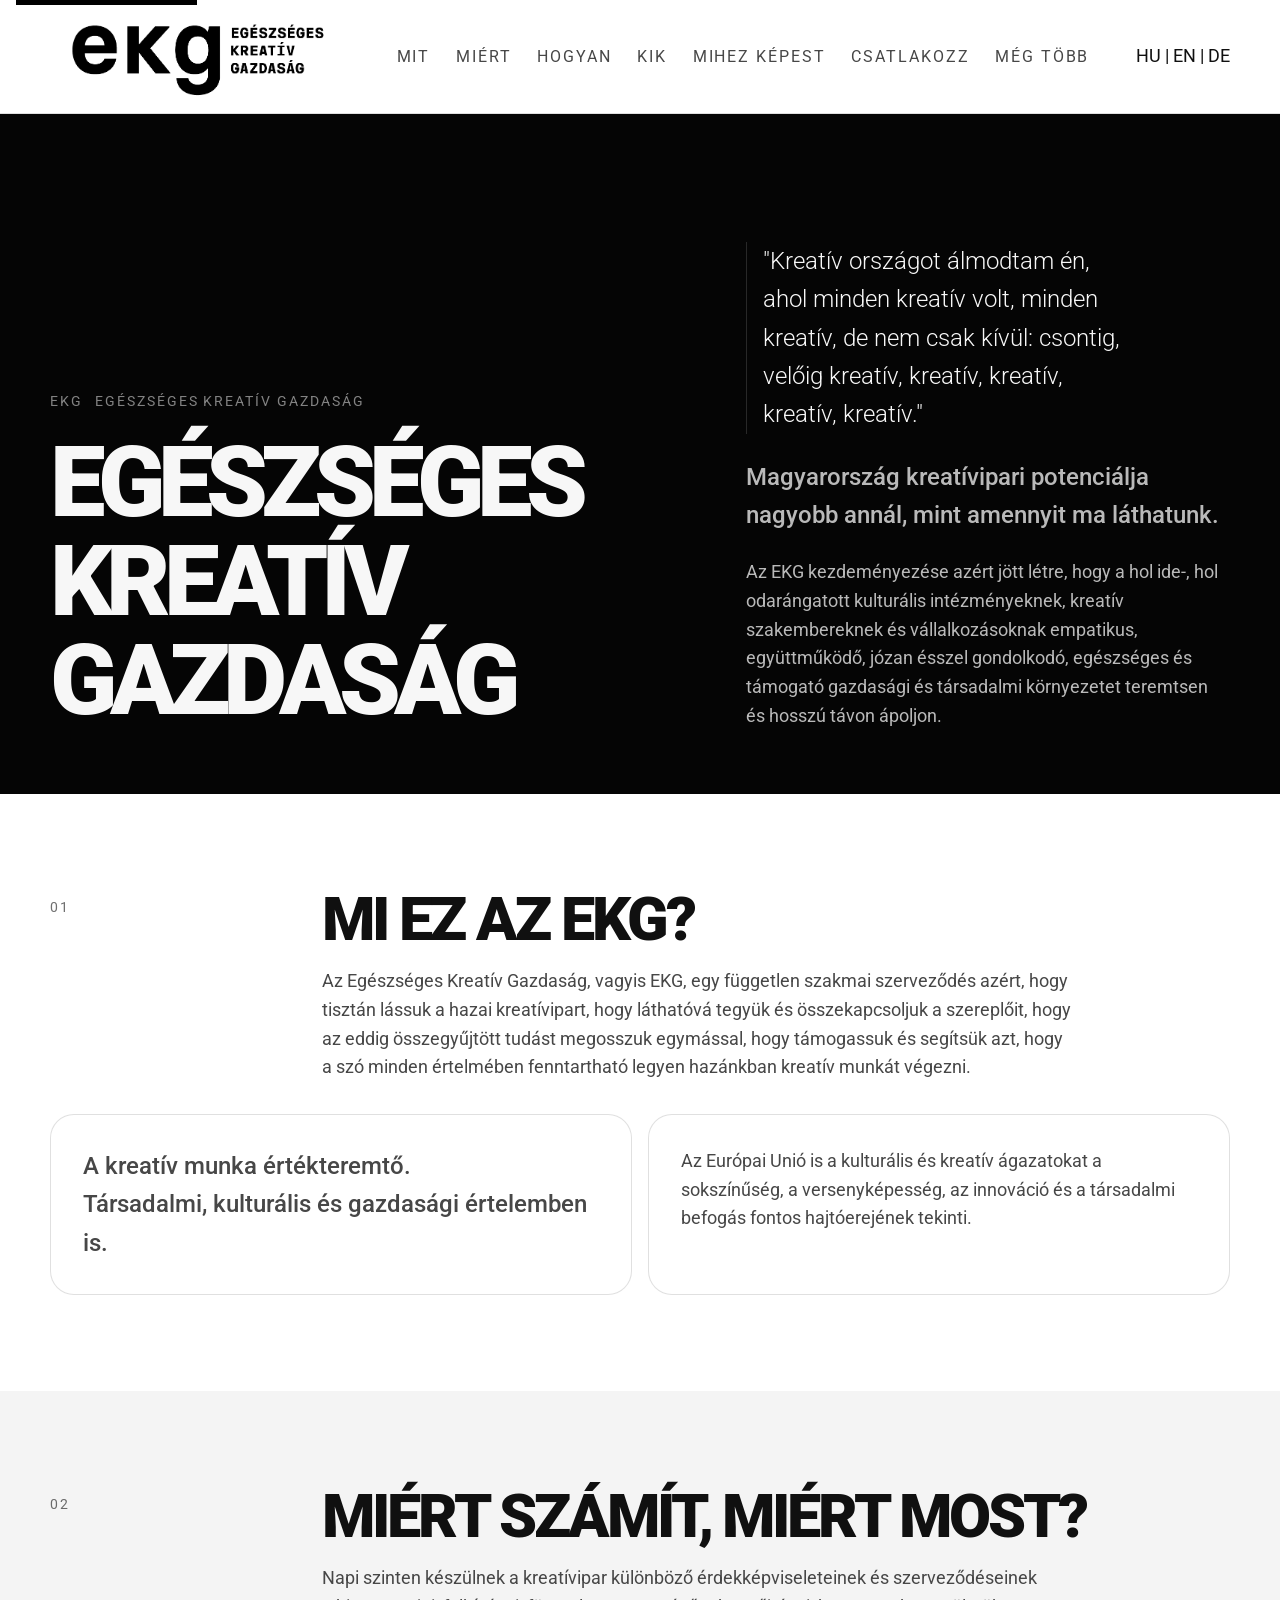
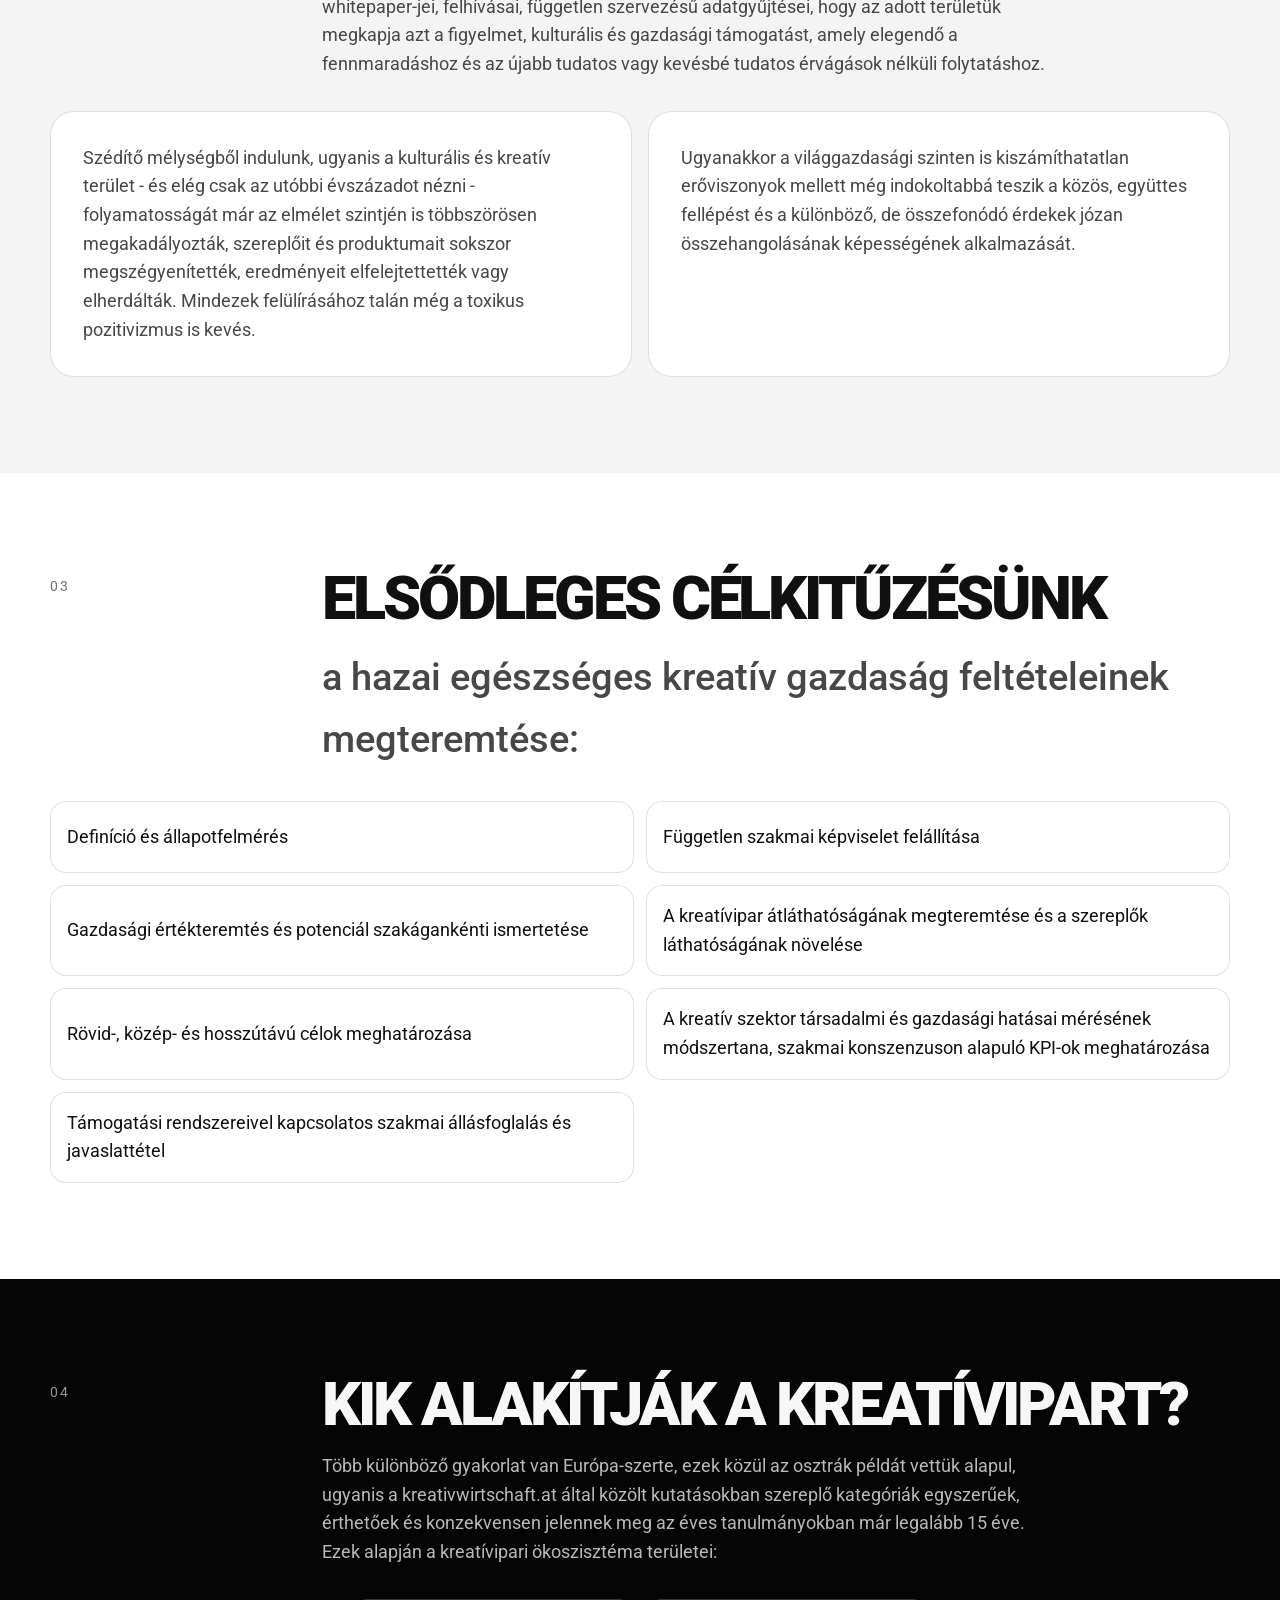
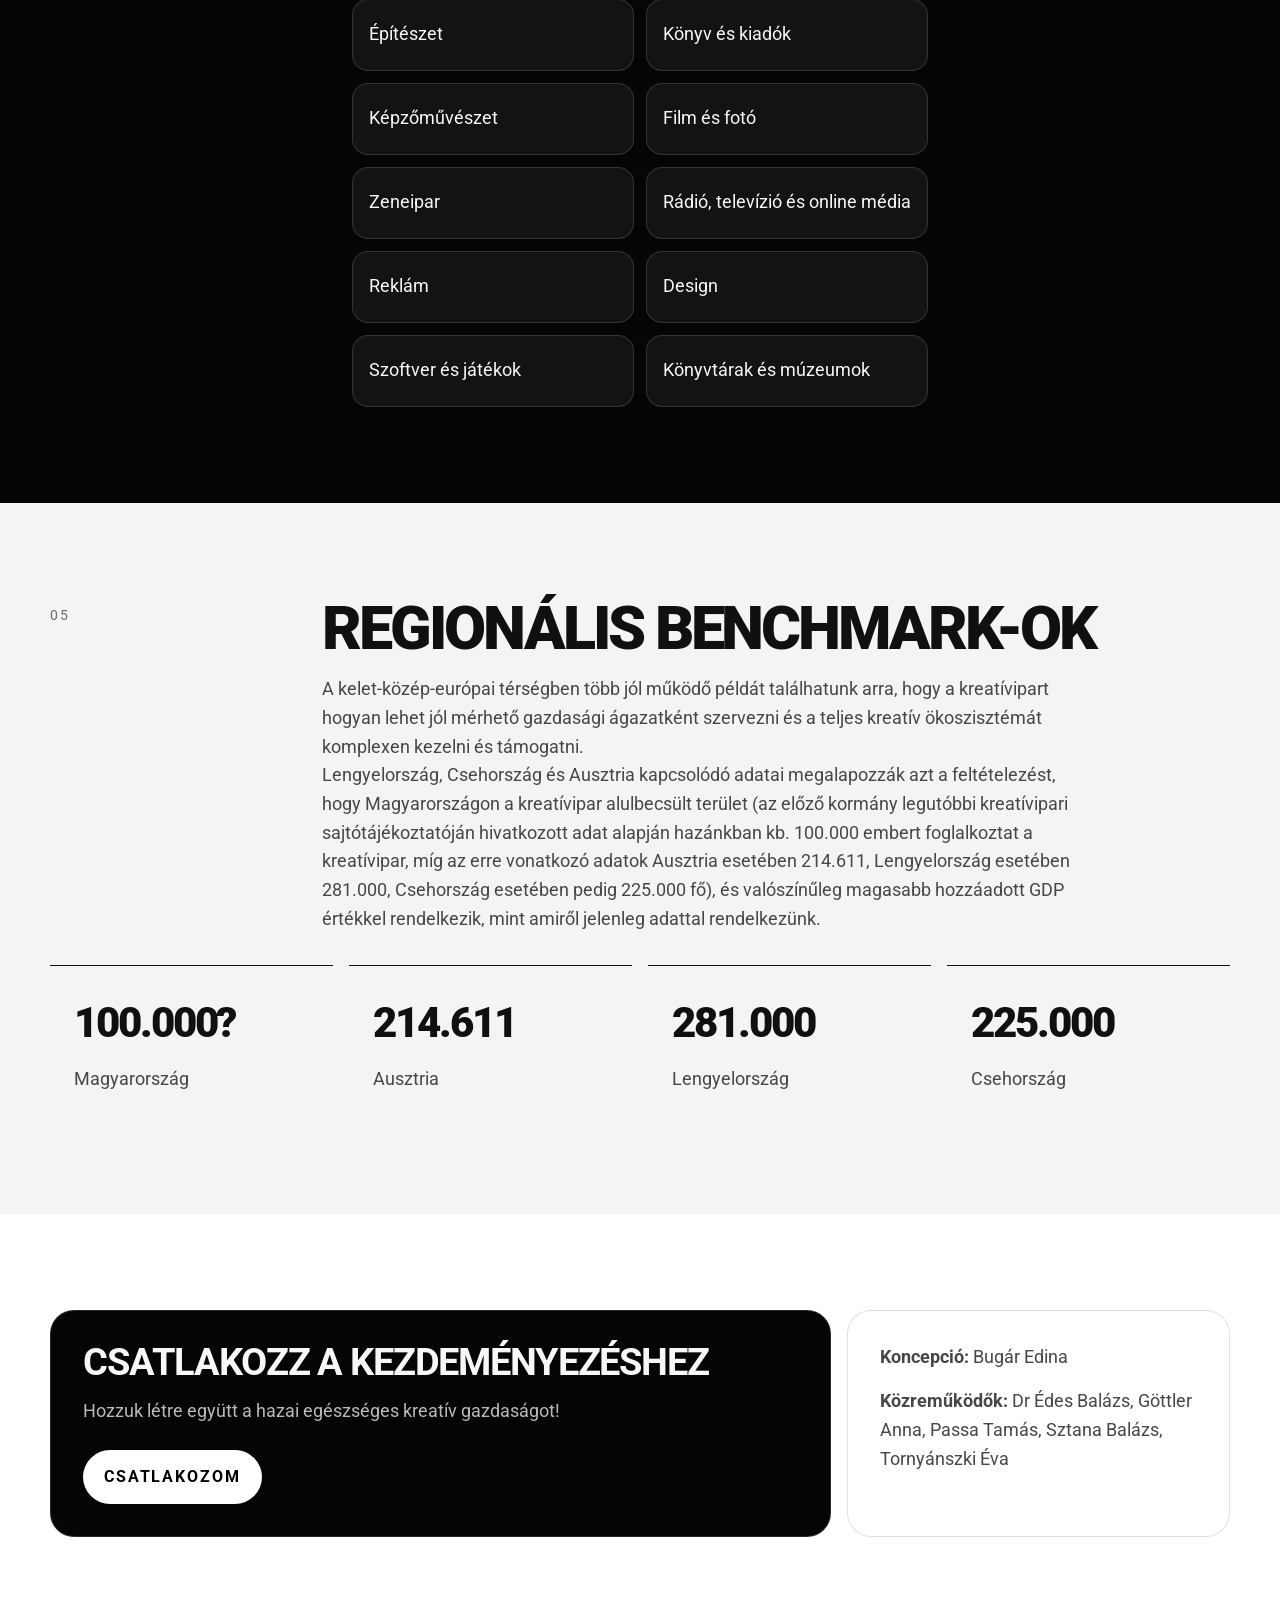
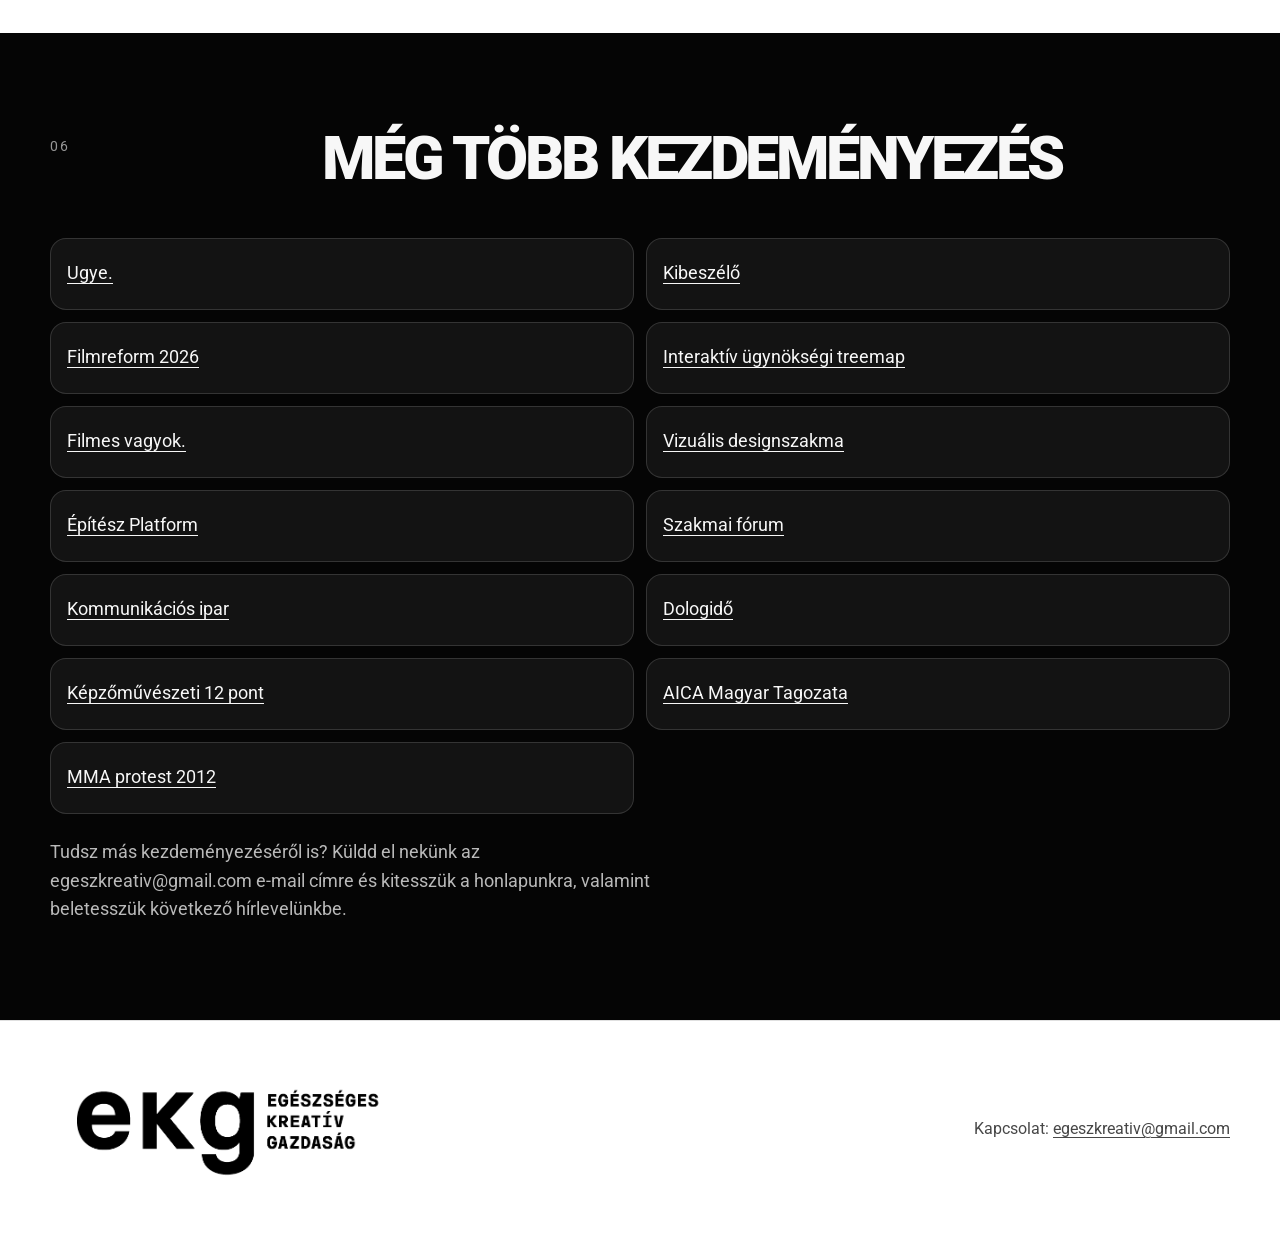
==== index.html @ 496342b6 "Update index.html" ====
<!DOCTYPE html>
<html lang="hu">
<head>
  <meta charset="UTF-8" />
  <meta name="viewport" content="width=device-width, initial-scale=1.0" />
  <title>EKG — Egészséges Kreatív Gazdaság</title>
  <meta name="description" content="Az EKG független szakmai szerveződés a hazai egészséges kreatív gazdaság feltételeinek megteremtéséért." />
  <link rel="preconnect" href="https://fonts.googleapis.com">
  <link rel="preconnect" href="https://fonts.gstatic.com" crossorigin>
  <link href="https://fonts.googleapis.com/css2?family=Roboto:wght@300;400;500;700;900&display=swap" rel="stylesheet">
  <style>
    :root {
      --text-xs: clamp(0.75rem, 0.7rem + 0.25vw, 0.875rem);
      --text-sm: clamp(0.9rem, 0.85rem + 0.25vw, 1rem);
      --text-base: clamp(1rem, 0.96rem + 0.2vw, 1.125rem);
      --text-lg: clamp(1.15rem, 1rem + 0.75vw, 1.5rem);
      --text-xl: clamp(1.7rem, 1.2rem + 1.5vw, 2.7rem);
      --text-2xl: clamp(2.4rem, 1.4rem + 3vw, 4.6rem);
      --text-hero: clamp(3rem, 1.4rem + 6vw, 6.6rem);
      --space-2: 0.5rem; --space-3: 0.75rem; --space-4: 1rem; --space-5: 1.25rem; --space-6: 1.5rem;
      --space-8: 2rem; --space-10: 2.5rem; --space-12: 3rem; --space-16: 4rem; --space-20: 5rem; --space-24: 6rem;
      --black: #050505; --black-panel: #171717; --white: #ffffff; --white-soft: #f4f4f4;
      --text-dark: #101010; --text-dark-muted: #474747; --text-light: #f7f7f7; --text-light-muted: rgba(255,255,255,0.72);
      --line-dark: rgba(0,0,0,0.12); --line-light: rgba(255,255,255,0.14);
      --radius-md: 1rem; --radius-lg: 1.5rem; --content: 1180px; --transition: 220ms cubic-bezier(0.16, 1, 0.3, 1);
    }
    *, *::before, *::after { box-sizing: border-box; }
    html { scroll-behavior: smooth; }
    body { margin: 0; min-height: 100vh; font-family: 'Roboto', Arial, sans-serif; font-size: var(--text-base); line-height: 1.6; background: var(--white); color: var(--text-dark); -webkit-font-smoothing: antialiased; text-rendering: optimizeLegibility; }
    img { display: block; max-width: 100%; height: auto; }
    a { color: inherit; text-decoration: none; }
    p { margin: 0; max-width: 75ch; }
    ul { margin: 0; padding: 0; list-style: none; }
    h1, h2, h3 { margin: 0; line-height: 1; }
    :focus-visible { outline: 2px solid currentColor; outline-offset: 3px; }
    .skip-link { position: absolute; left: var(--space-4); top: -3rem; background: #000; color: #fff; padding: var(--space-3) var(--space-4); z-index: 1000; }
    .skip-link:focus { top: var(--space-4); }
    .container { width: min(calc(100% - 2rem), var(--content)); margin-inline: auto; }
    .site-header { position: sticky; top: 0; z-index: 100; background: rgba(255,255,255,0.92); backdrop-filter: blur(14px); border-bottom: 1px solid var(--line-dark); }
    .header-inner { min-height: 84px; display: flex; align-items: center; justify-content: space-between; gap: var(--space-6); }
    .brand img { width: min(300px, 44vw); min-width: 150px; }
    .nav { display: flex; align-items: center; gap: clamp(1rem, 2vw, 2rem); flex-wrap: wrap; }
    .nav a { min-height: 44px; display: inline-flex; align-items: center; font-size: var(--text-sm); text-transform: uppercase; letter-spacing: 0.12em; color: var(--text-dark-muted); transition: color var(--transition); }
    .nav a:hover, .nav a:focus-visible { color: var(--text-dark); }
    .section { padding: clamp(var(--space-12), 8vw, var(--space-24)) 0; }
    .section-dark { background: var(--black); color: var(--text-light); }
    .section-dark p, .section-dark li { color: var(--text-light-muted); }
    .section-light { background: var(--white); color: var(--text-dark); }
    .section-light p, .section-light li { color: var(--text-dark-muted); }
    .section-soft { background: var(--white-soft); color: var(--text-dark); }
    .section-soft p, .section-soft li { color: var(--text-dark-muted); }
    .hero { padding: clamp(var(--space-12), 10vw, 8rem) 0 var(--space-16); }
    .hero-grid { display: grid; grid-template-columns: minmax(0, 1.15fr) minmax(280px, 0.85fr); gap: var(--space-10); align-items: end; }
    .eyebrow { display: inline-flex; gap: var(--space-3); flex-wrap: wrap; margin-bottom: var(--space-5); font-size: var(--text-xs); text-transform: uppercase; letter-spacing: 0.14em; color: rgba(255,255,255,0.5); }
    .hero h1 { font-size: var(--text-hero); font-weight: 900; letter-spacing: -0.07em; text-transform: uppercase; max-width: 8.5ch; }
    .hero-copy { display: grid; gap: var(--space-6); }
    .hero-copy blockquote { margin: 0; padding-left: var(--space-4); border-left: 1px solid var(--line-light); font-size: var(--text-lg); font-weight: 300; color: var(--text-light); max-width: 29ch; }
    .section-header { display: grid; grid-template-columns: 240px minmax(0, 1fr); gap: var(--space-8); align-items: start; margin-bottom: var(--space-8); }
    .section-header span { font-size: var(--text-xs); text-transform: uppercase; letter-spacing: 0.14em; padding-top: 0.35rem; opacity: 0.6; }
    .section-header h2 { font-size: var(--text-2xl); font-weight: 900; letter-spacing: -0.05em; text-transform: uppercase; margin-bottom: var(--space-4); }
    .grid-2, .join-grid, .footer-grid { display: grid; grid-template-columns: repeat(12, 1fr); gap: var(--space-4); }
    .card, .join-card, .credit-card { border-radius: var(--radius-lg); padding: var(--space-8); }
    .card { grid-column: span 6; }
    .section-dark .card { background: var(--black-panel); border: 1px solid var(--line-light); }
    .section-light .card, .section-soft .card { background: var(--white); border: 1px solid var(--line-dark); }
    .card p + p, .credit-card p + p { margin-top: var(--space-4); }
    .ecosystem-wrap { display: flex; justify-content: center; }
    .ecosystem-list, .goals, .links-list { display: grid; grid-template-columns: repeat(2, minmax(0, 1fr)); gap: var(--space-3); }
    .ecosystem-list li, .goals li, .links-list li { padding: var(--space-4); min-height: 72px; display: flex; align-items: center; border-radius: var(--radius-md); }
    .section-dark .ecosystem-list li, .section-dark .goals li, .section-dark .links-list li { background: #131313; border: 1px solid var(--line-light); color: var(--text-light); }
    .section-light .ecosystem-list li, .section-light .goals li, .section-light .links-list li, .section-soft .ecosystem-list li, .section-soft .goals li, .section-soft .links-list li { background: rgba(255,255,255,0.75); border: 1px solid var(--line-dark); color: var(--text-dark); }
    .links-list a { text-decoration: underline; text-underline-offset: 0.2em; }
    .links-note { margin-top: var(--space-6); max-width: 60ch; }
    .section-dark .links-note { color: var(--text-light-muted); }
    .section-light .links-note, .section-soft .links-note { color: var(--text-dark-muted); }
    .highlight { font-weight: 500; font-size: var(--text-lg); }
    .sublede { font-size: var(--text-xl); font-weight: 500; }
    .side-panel { border-radius: var(--radius-lg); padding: var(--space-8); }
    .section-dark .side-panel { background: #101010; border: 1px solid var(--line-light); }
    .section-light .side-panel, .section-soft .side-panel { background: #fff; border: 1px solid var(--line-dark); }
    .numbers { display: grid; grid-template-columns: repeat(4, minmax(0, 1fr)); gap: var(--space-4); margin-top: var(--space-8); }
    .number-card { padding: var(--space-6); border-top: 1px solid currentColor; }
    .number-card strong { display: block; margin-bottom: var(--space-2); font-size: clamp(1.9rem, 1rem + 2vw, 3rem); font-weight: 900; letter-spacing: -0.05em; color: inherit; }
    .section-dark .number-card { color: var(--text-light); }
    .section-light .number-card, .section-soft .number-card { color: var(--text-dark); }
    .section-dark .number-card span { color: var(--text-light-muted); }
    .section-light .number-card span, .section-soft .number-card span { color: var(--text-dark-muted); }
    .join-card { grid-column: span 8; background: var(--black); color: var(--text-light); border: 1px solid var(--line-light); }
    .join-card h3 { margin-bottom: var(--space-4); font-size: var(--text-xl); font-weight: 700; letter-spacing: -0.03em; text-transform: uppercase; }
    .join-card p { color: var(--text-light-muted); }
    .join-button { margin-top: var(--space-6); display: inline-flex; align-items: center; justify-content: center; min-height: 50px; padding: 0.9rem 1.3rem; border-radius: 999px; background: #fff; color: #000; font-size: var(--text-sm); font-weight: 700; text-transform: uppercase; letter-spacing: 0.12em; transition: transform var(--transition), opacity var(--transition); }
    .join-button:hover, .join-button:focus-visible { transform: translateY(-2px); opacity: 0.88; }
    .credit-card { grid-column: span 4; background: #fff; border: 1px solid var(--line-dark); color: var(--text-dark); }
    .credit-card p { color: var(--text-dark-muted); }
    footer { background: #fff; color: var(--text-dark); border-top: 1px solid var(--line-dark); padding: var(--space-10) 0 var(--space-16); }
    .footer-grid { align-items: center; }
    .footer-brand, .footer-note { grid-column: span 6; }
    .footer-brand img { width: min(360px, 54vw); }
    .footer-note { text-align: right; color: var(--text-dark-muted); font-size: var(--text-sm); line-height: 1.7; }
    .footer-note a { text-decoration: underline; text-underline-offset: 0.2em; }
    [data-reveal] { opacity: 0; transform: translateY(24px); transition: opacity 700ms cubic-bezier(0.16, 1, 0.3, 1), transform 700ms cubic-bezier(0.16, 1, 0.3, 1); }
    [data-reveal].is-visible { opacity: 1; transform: translateY(0); }
    @media (max-width: 980px) {
      .hero-grid, .section-header, .ecosystem-wrap { grid-template-columns: 1fr; }
      .card, .join-card, .credit-card, .footer-brand, .footer-note { grid-column: span 12; }
      .numbers { grid-template-columns: repeat(2, minmax(0, 1fr)); }
      .nav { display: none; }
      .footer-note { text-align: left; }
    }
    @media (max-width: 700px) {
      .container { width: min(calc(100% - 1rem), var(--content)); }
      .grid-2, .join-grid, .footer-grid, .ecosystem-list, .goals, .numbers, .links-list { grid-template-columns: 1fr; }
      .card, .join-card, .credit-card, .footer-brand, .footer-note { grid-column: auto; }
      .brand img { width: min(220px, 62vw); }
      .card, .join-card, .credit-card, .side-panel { padding: var(--space-6); }
    }
    @media (prefers-reduced-motion: reduce) {
      html { scroll-behavior: auto; }
      *, *::before, *::after { animation-duration: 0.01ms !important; animation-iteration-count: 1 !important; transition-duration: 0.01ms !important; }
      [data-reveal] { opacity: 1; transform: none; }
    }
  </style>
</head>
<body>
  <a class="skip-link" href="#main">Ugrás a tartalomra</a>
  <header class="site-header">
    <div class="container header-inner">
      <a class="brand" href="#top" aria-label="EKG kezdőlap">
        <img src="./ekg-logo-B.png" alt="EKG logó fekete változat" width="831" height="301">
      </a>
      <nav class="nav" aria-label="Fő navigáció">
        <a href="#mi-az-ekg">MIT</a>
        <a href="#miert-most">MIÉRT</a>
        <a href="#celkituzes">HOGYAN</a>
        <a href="#kik-alakitjak">KIK</a>
        <a href="#benchmark">MIHEZ KÉPEST</a>
        <a href="#csatlakozz">CSATLAKOZZ</a>
        <a href="#kapcsolodo">MÉG TÖBB</a>
      </nav>
      <div class="lang-switch">  HU | <a href="index-en.html">EN</a> | <a href="index-de.html">DE</a></div>
    </div>
  </header>
  <main id="main">
    <section class="section section-dark hero" id="top">
      <div class="container hero-grid">
        <div data-reveal>
          <div class="eyebrow">
            <span>EKG</span>
            <span>Egészséges Kreatív Gazdaság</span>
          </div>
          <h1>Egészséges kreatív gazdaság</h1>
        </div>
        <div class="hero-copy" data-reveal>
          <blockquote>"Kreatív országot álmodtam én, ahol minden kreatív volt, minden kreatív, de nem csak kívül: csontig, velőig kreatív, kreatív, kreatív, kreatív, kreatív."</blockquote>
          <p class="highlight">Magyarország kreatívipari potenciálja nagyobb annál, mint amennyit ma láthatunk.</p>
          <p>Az EKG kezdeményezése azért jött létre, hogy a hol ide-, hol odarángatott kulturális intézményeknek, kreatív szakembereknek és vállalkozásoknak empatikus, együttműködő, józan ésszel gondolkodó, egészséges és támogató gazdasági és társadalmi környezetet teremtsen és hosszú távon ápoljon.</p>
        </div>
      </div>
    </section>

    <section class="section section-light" id="mi-az-ekg">
      <div class="container">
        <div class="section-header" data-reveal>
          <span>01</span>
          <div>
            <h2>Mi ez az EKG?</h2>
            <p>Az Egészséges Kreatív Gazdaság, vagyis EKG, egy független szakmai szerveződés azért, hogy tisztán lássuk a hazai kreatívipart, hogy láthatóvá tegyük és összekapcsoljuk a szereplőit, hogy az eddig összegyűjtött tudást megosszuk egymással, hogy támogassuk és segítsük azt, hogy a szó minden értelmében fenntartható legyen hazánkban kreatív munkát végezni.</p>
          </div>
        </div>
        <div class="grid-2">
          <article class="card" data-reveal>
            <p class="highlight">A kreatív munka értékteremtő.<br>Társadalmi, kulturális és gazdasági értelemben is.</p>
          </article>
          <article class="card" data-reveal>
            <p>Az Európai Unió is a kulturális és kreatív ágazatokat a sokszínűség, a versenyképesség, az innováció és a társadalmi befogás fontos hajtóerejének tekinti.</p>
          </article>
        </div>
      </div>
    </section>

    <section class="section section-soft" id="miert-most">
      <div class="container">
        <div class="section-header" data-reveal>
          <span>02</span>
          <div>
            <h2>Miért számít, miért most?</h2>
            <p>Napi szinten készülnek a kreatívipar különböző érdekképviseleteinek és szerveződéseinek whitepaper-jei, felhívásai, független szervezésű adatgyűjtései, hogy az adott területük megkapja azt a figyelmet, kulturális és gazdasági támogatást, amely elegendő a fennmaradáshoz és az újabb tudatos vagy kevésbé tudatos érvágások nélküli folytatáshoz.</p>
          </div>
        </div>
        <div class="grid-2">
          <article class="card" data-reveal>
            <p>Szédítő mélységből indulunk, ugyanis a kulturális és kreatív terület - és elég csak az utóbbi évszázadot nézni - folyamatosságát már az elmélet szintjén is többszörösen megakadályozták, szereplőit és produktumait sokszor megszégyenítették, eredményeit elfelejtettették vagy elherdálták. Mindezek felülírásához talán még a toxikus pozitivizmus is kevés.</p>
          </article>
          <article class="card" data-reveal>
            <p>Ugyanakkor a világgazdasági szinten is kiszámíthatatlan erőviszonyok mellett még indokoltabbá teszik a közös, együttes fellépést és a különböző, de összefonódó érdekek józan összehangolásának képességének alkalmazását.</p>
          </article>
        </div>
      </div>
    </section>

    <section class="section section-light" id="celkituzes">
      <div class="container">
        <div class="section-header" data-reveal>
          <span>03</span>
          <div>
            <h2>Elsődleges célkitűzésünk</h2>
            <p class="sublede">a hazai egészséges kreatív gazdaság feltételeinek megteremtése:</p>
          </div>
        </div>
        <ul class="goals" data-reveal>
          <li>Definíció és állapotfelmérés</li>
          <li>Független szakmai képviselet felállítása</li>
          <li>Gazdasági értékteremtés és potenciál szakágankénti ismertetése</li>
          <li>A kreatívipar átláthatóságának megteremtése és a szereplők láthatóságának növelése</li>
          <li>Rövid-, közép- és hosszútávú célok meghatározása</li>
          <li>A kreatív szektor társadalmi és gazdasági hatásai mérésének módszertana, szakmai konszenzuson alapuló KPI-ok meghatározása</li>
          <li>Támogatási rendszereivel kapcsolatos szakmai állásfoglalás és javaslattétel</li>
        </ul>
      </div>
    </section>

    <section class="section section-dark" id="kik-alakitjak">
      <div class="container">
        <div class="section-header" data-reveal>
          <span>04</span>
          <div>
            <h2>Kik alakítják a kreatívipart?</h2>
            <p>Több különböző gyakorlat van Európa-szerte, ezek közül az osztrák példát vettük alapul, ugyanis a kreativwirtschaft.at által közölt kutatásokban szereplő kategóriák egyszerűek, érthetőek és konzekvensen jelennek meg az éves tanulmányokban már legalább 15 éve.</p>
            <p>Ezek alapján a kreatívipari ökoszisztéma területei:</p>
          </div>
        </div>
        <div class="ecosystem-wrap">
          <ul class="ecosystem-list" data-reveal>
            <li>Építészet</li>
            <li>Könyv és kiadók</li>
            <li>Képzőművészet</li>
            <li>Film és fotó</li>
            <li>Zeneipar</li>
            <li>Rádió, televízió és online média</li>
            <li>Reklám</li>
            <li>Design</li>
            <li>Szoftver és játékok</li>
            <li>Könyvtárak és múzeumok</li>
          </ul>
        </div>
      </div>
    </section>

    <section class="section section-soft" id="benchmark">
      <div class="container">
        <div class="section-header" data-reveal>
          <span>05</span>
          <div>
            <h2>Regionális benchmark-ok</h2>
            <p>A kelet-közép-európai térségben több jól működő példát találhatunk arra, hogy a kreatívipart hogyan lehet jól mérhető gazdasági ágazatként szervezni és a teljes kreatív ökoszisztémát komplexen kezelni és támogatni.</p>
            <p>Lengyelország, Csehország és Ausztria kapcsolódó adatai megalapozzák azt a feltételezést, hogy Magyarországon a kreatívipar alulbecsült terület (az előző kormány legutóbbi kreatívipari sajtótájékoztatóján hivatkozott adat alapján hazánkban kb. 100.000 embert foglalkoztat a kreatívipar, míg az erre vonatkozó adatok Ausztria esetében 214.611, Lengyelország esetében 281.000, Csehország esetében pedig 225.000 fő), és valószínűleg magasabb hozzáadott GDP értékkel rendelkezik, mint amiről jelenleg adattal rendelkezünk.</p>
          </div>
        </div>
        <div class="numbers" data-reveal>
          <div class="number-card"><strong>100.000?</strong><span>Magyarország</span></div>
          <div class="number-card"><strong>214.611</strong><span>Ausztria</span></div>
          <div class="number-card"><strong>281.000</strong><span>Lengyelország</span></div>
          <div class="number-card"><strong>225.000</strong><span>Csehország</span></div>
        </div>
      </div>
    </section>

    <section class="section section-light" id="csatlakozz">
      <div class="container join-grid">
        <div class="join-card" data-reveal>
          <h3>Csatlakozz a kezdeményezéshez</h3>
          <p>Hozzuk létre együtt a hazai egészséges kreatív gazdaságot!</p>
          <a class="join-button" href="https://forms.gle/QkL3WiAd1xxjb2KH7" target="_blank" rel="noopener noreferrer">Csatlakozom</a>
        </div>
        <aside class="credit-card" data-reveal>
          <p><strong>Koncepció:</strong> Bugár Edina</p>
          <p><strong>Közreműködők:</strong> Dr Édes Balázs, Göttler Anna, Passa Tamás, Sztana Balázs, Tornyánszki Éva</p>
        </aside>
      </div>
    </section>

    <section class="section section-dark" id="kapcsolodo">
      <div class="container">
        <div class="section-header" data-reveal>
          <span>06</span>
          <div>
            <h2>még több kezdeményezés</h2>
          </div>
        </div>
        <ul class="links-list" data-reveal>
          <li><a href="https://www.ugye.hu/">Ugye.</a></li>
          <li><a href="https://facebook.com/events/s/kibeszelo/1520614209456711/" target="_blank" rel="noopener noreferrer">Kibeszélő</a></li>
          <li><a href="https://www.filmreform.hu/" target="_blank" rel="noopener noreferrer">Filmreform 2026</a></li>
          <li><a href="https://atlas.feat.agency/arbevetel" target="_blank" rel="noopener noreferrer">Interaktív ügynökségi treemap</a></li>
          <li><a href="https://filmesvagyok.hu/" target="_blank" rel="noopener noreferrer">Filmes vagyok.</a></li>
          <li><a href="https://www.povlokal.com/" target="_blank" rel="noopener noreferrer">Vizuális designszakma</a></li>
          <li><a href="https://epiteszplatform.hu/" target="_blank" rel="noopener noreferrer">Építész Platform</a></li>
          <li><a href="https://kreativ.hu/cikk/szakmai-forum-republic-group-fabricius-gabor-maksz-mprsz-ort" target="_blank" rel="noopener noreferrer">Szakmai fórum</a></li>
          <li><a href="https://kreativ.hu/cikk/szanto-balazs-noguchi-mprsz-kommunikacios-ipar-velemeny-reklam" target="_blank" rel="noopener noreferrer">Kommunikációs ipar</a></li>
          <li><a href="https://www.fesz.org/dologido" target="_blank" rel="noopener noreferrer">Dologidő</a></li>
          <li><a href="https://amu.hvg.hu/2026/04/20/kepzomuveszeti-12-pont-es-a-mukritikusok-szakmai-ajanlasa-az-kormany-szamara/" target="_blank" rel="noopener noreferrer">Képzőművészeti 12 pont</a></li>
          <li><a href="https://www.artmagazin.hu/articles/hir/az_aica_magyar_tagozata_elnoksegenek_allasfoglalasa_a_kortars_kepzomuveszeti_intezmenyrendszer_megujitasarol" target="_blank" rel="noopener noreferrer">AICA Magyar Tagozata</a></li>
          <li><a href="https://nemma.noblogs.org/files/2012/12/mma-protest1.jpg" target="_blank" rel="noopener noreferrer">MMA protest 2012</a></li>
        </ul>
        <p class="links-note" data-reveal>Tudsz más kezdeményezéséről is? Küldd el nekünk az <a href="mailto:egeszkreativ@gmail.hu">egeszkreativ@gmail.com</a> e-mail címre és kitesszük a honlapunkra, valamint beletesszük következő hírlevelünkbe.</p>
      </div>
    </section>
  </main>

  <footer>
    <div class="container footer-grid">
      <div class="footer-brand">
        <img src="./ekg-logo-B.png" alt="EKG logó fekete változat" width="831" height="301">
      </div>
      <div class="footer-note">
        Kapcsolat: <a href="mailto:egeszkreativ@gmail.com">egeszkreativ@gmail.com</a>
      </div>
    </div>
  </footer>

  <script>
    (() => {
      const observer = new IntersectionObserver((entries) => {
        entries.forEach((entry) => {
          if (entry.isIntersecting) entry.target.classList.add('is-visible');
        });
      }, { threshold: 0.16 });
      document.querySelectorAll('[data-reveal]').forEach((el) => observer.observe(el));
    })();
  </script>
</body>
</html>
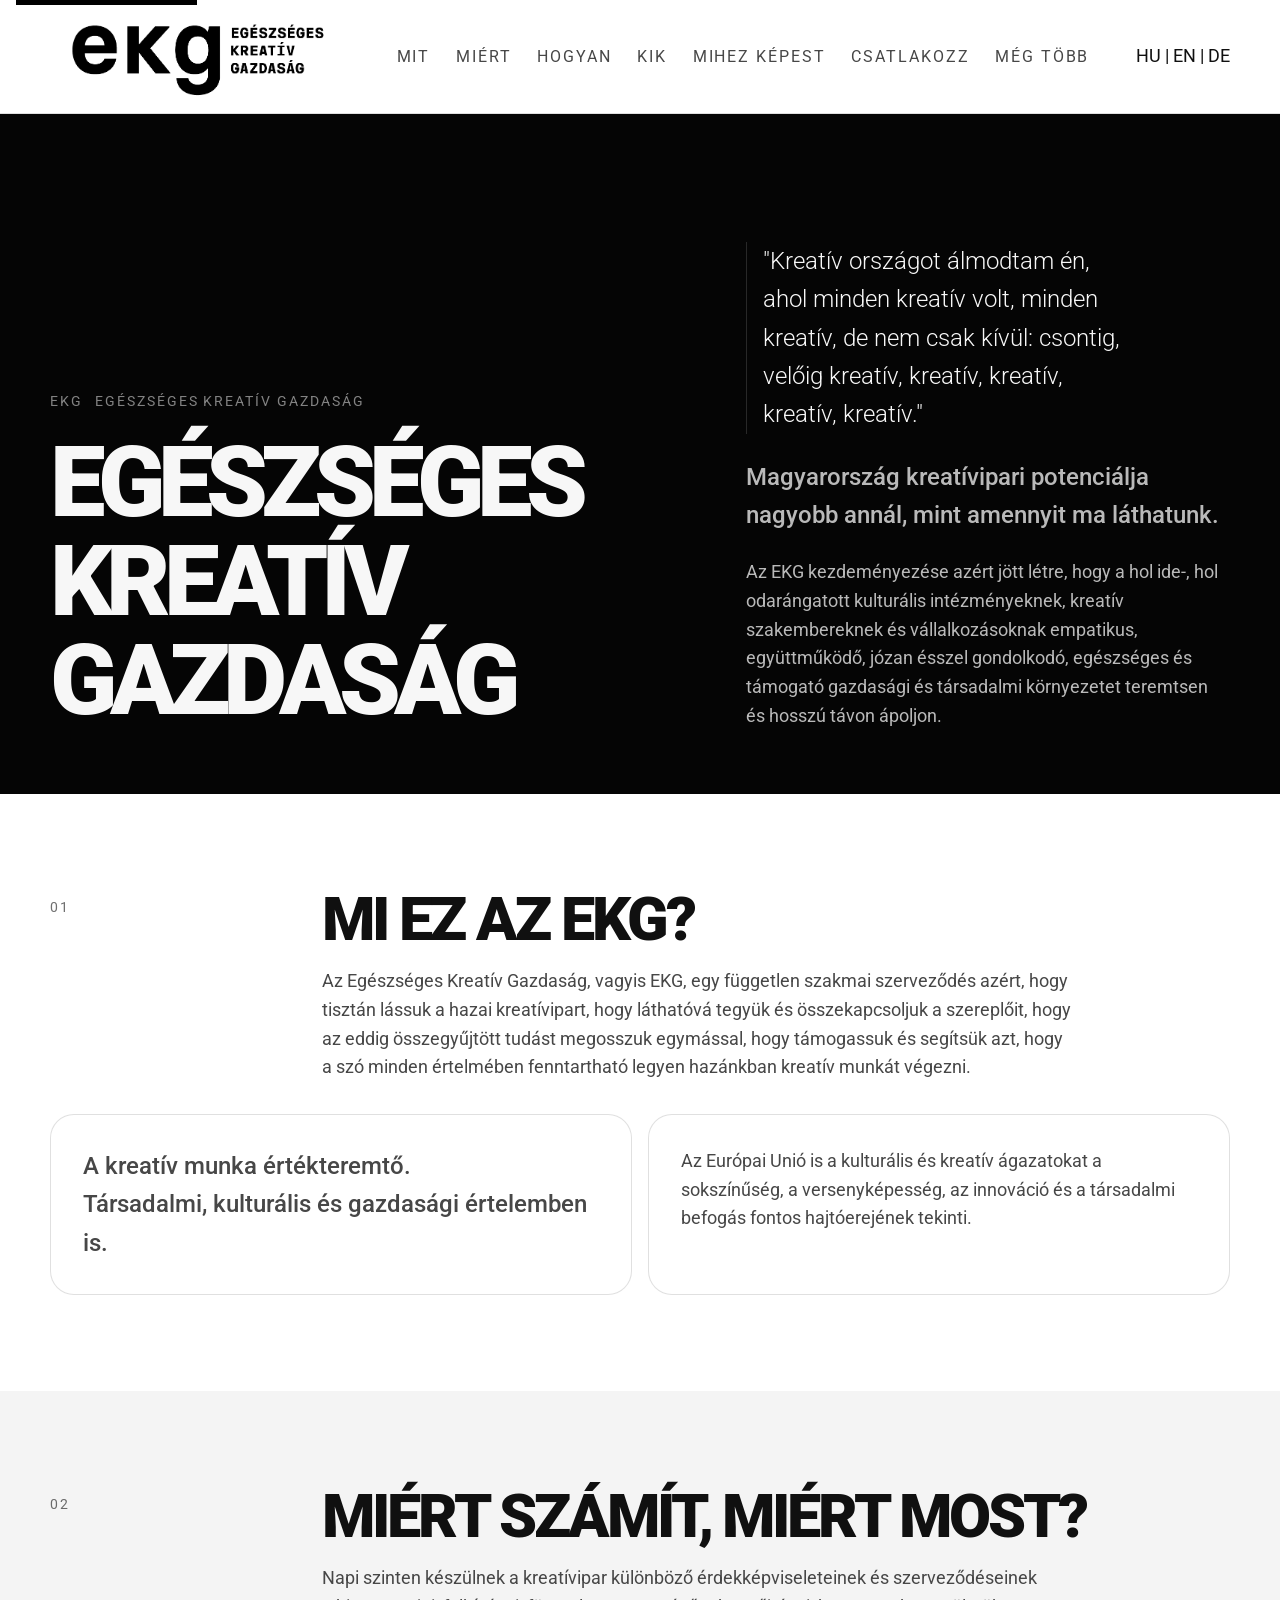
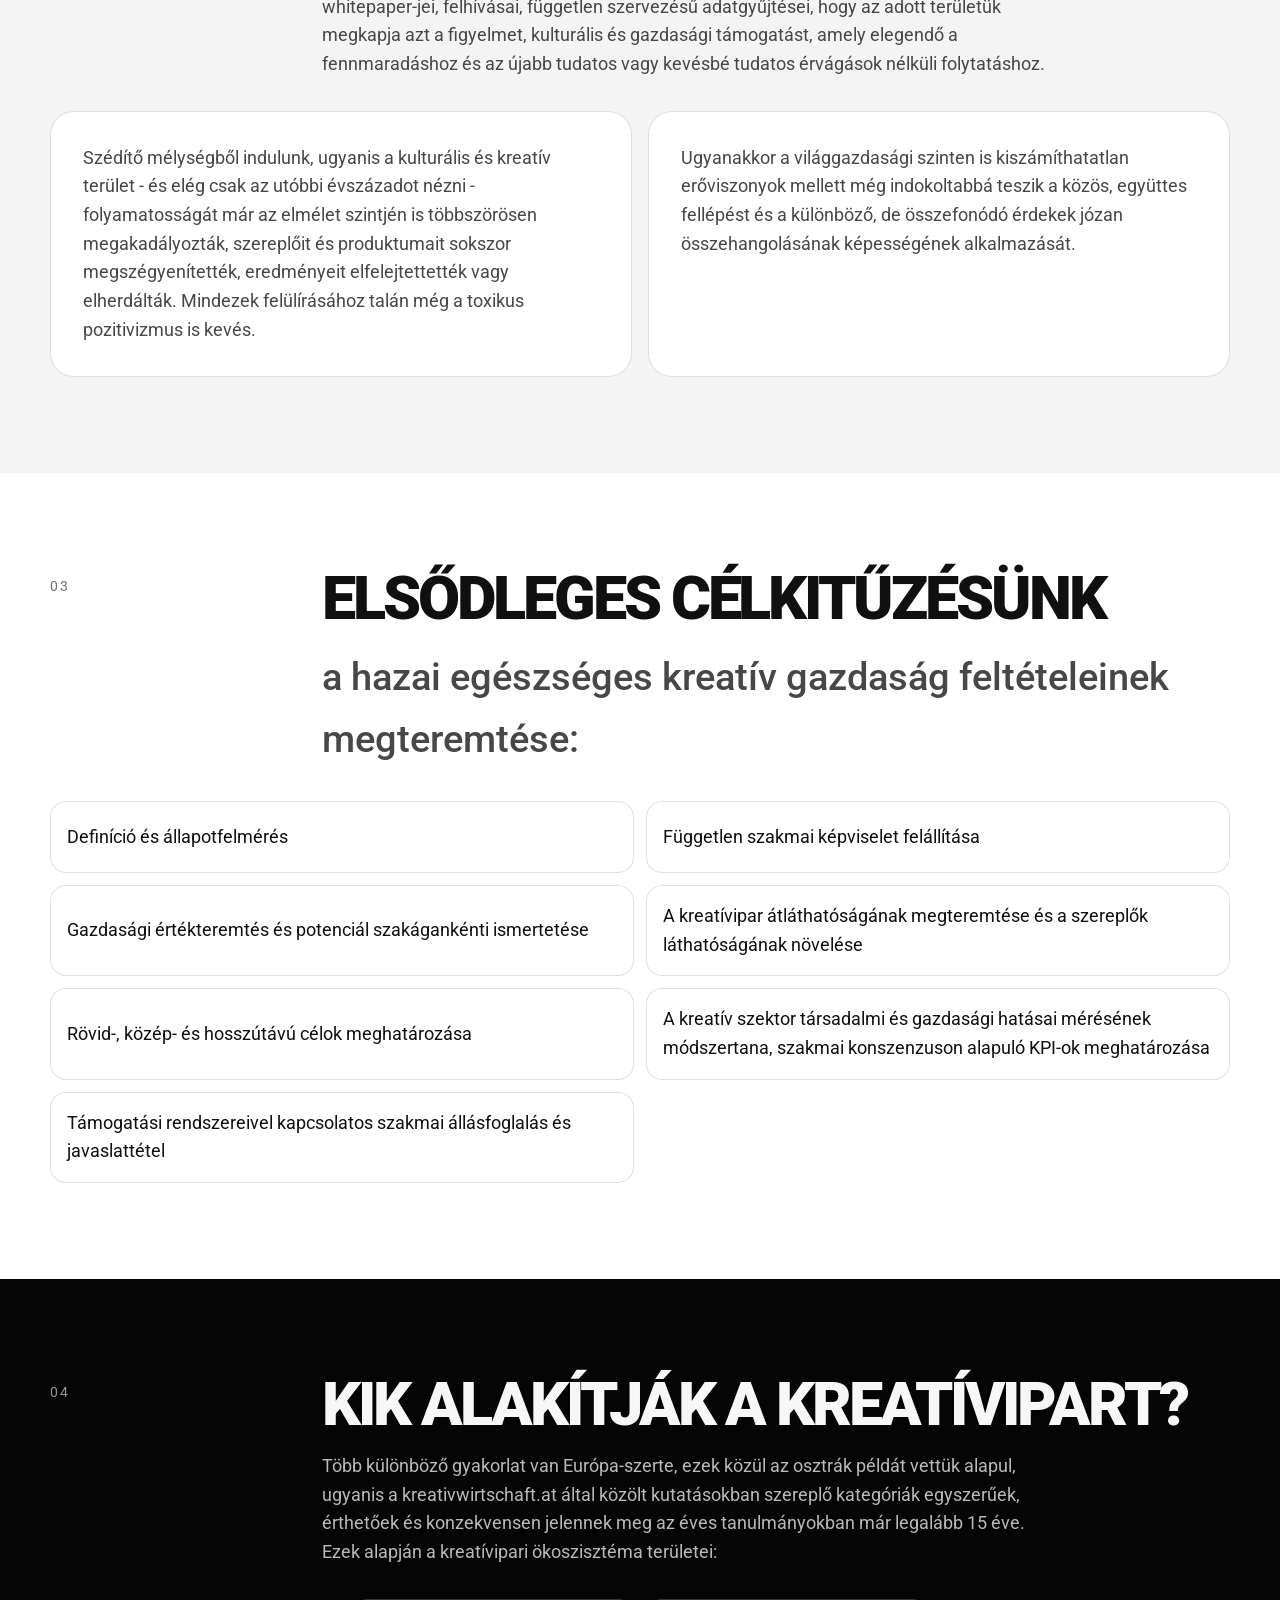
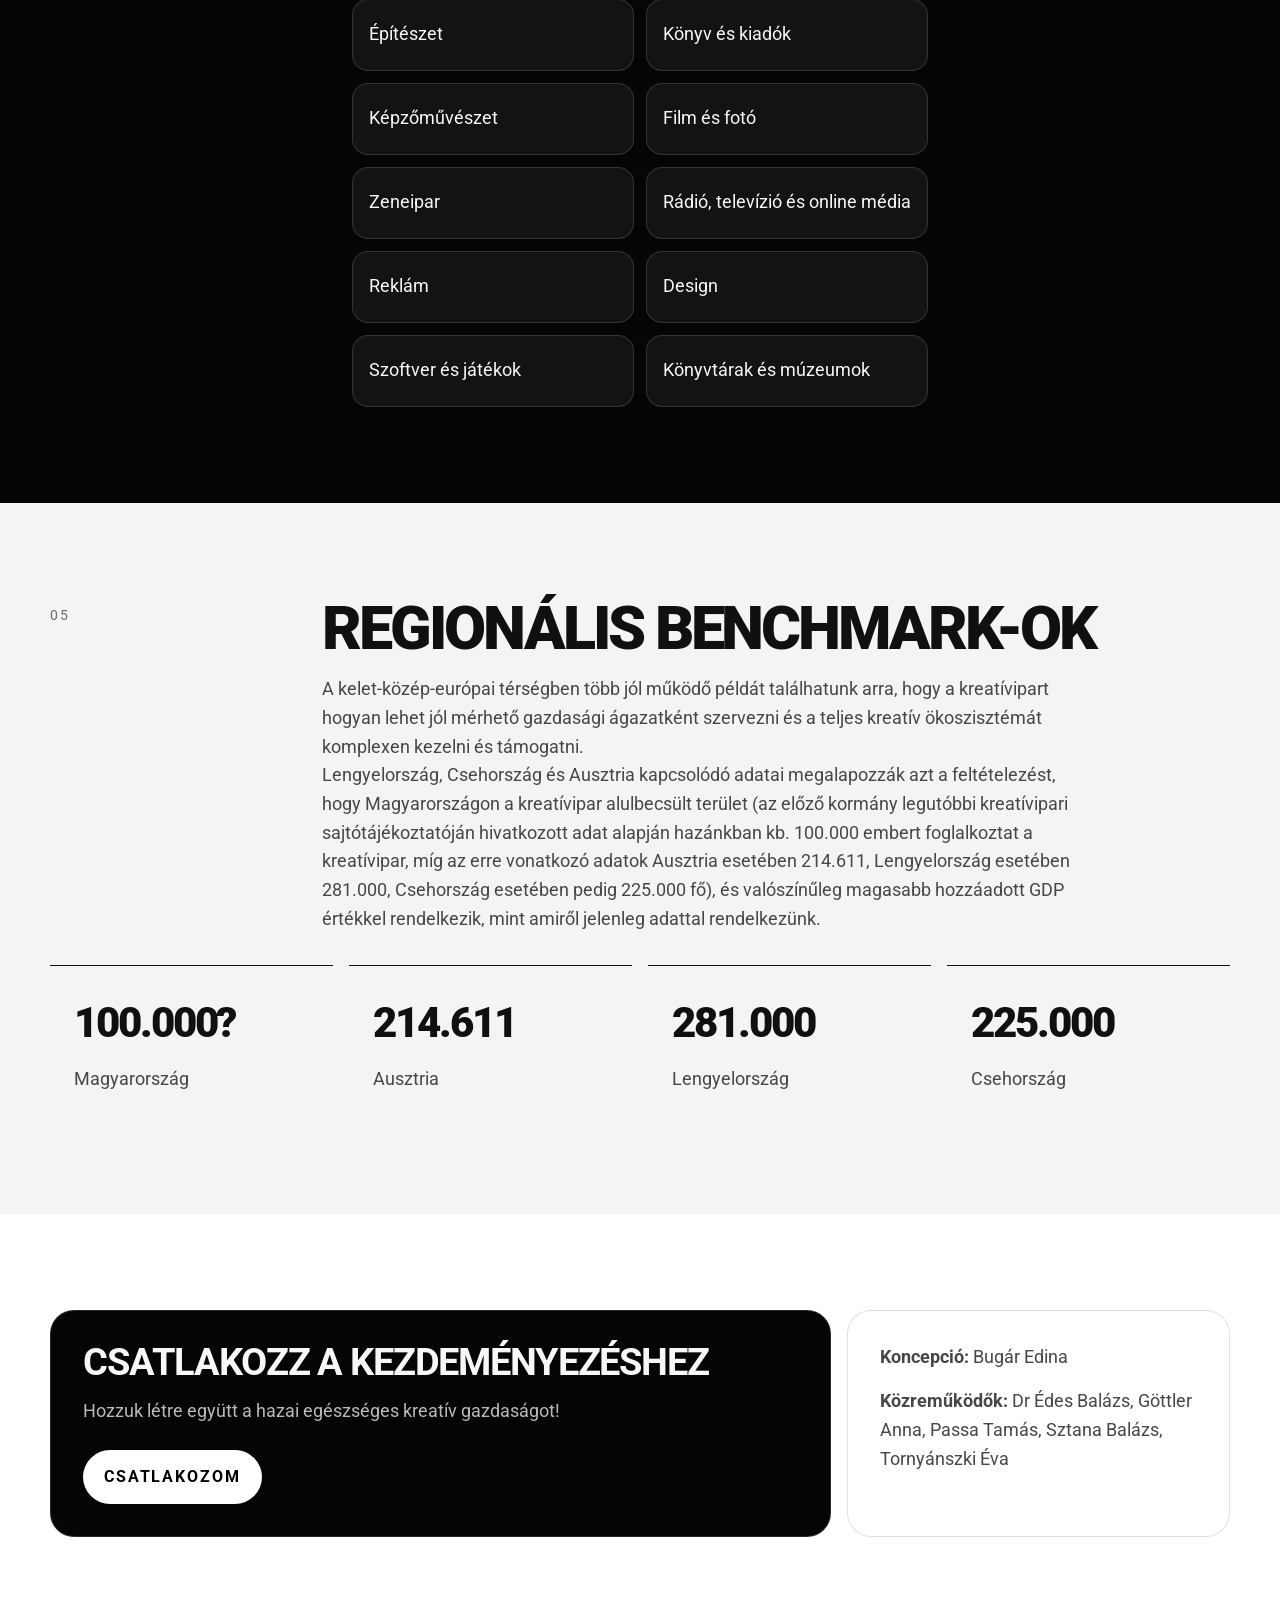
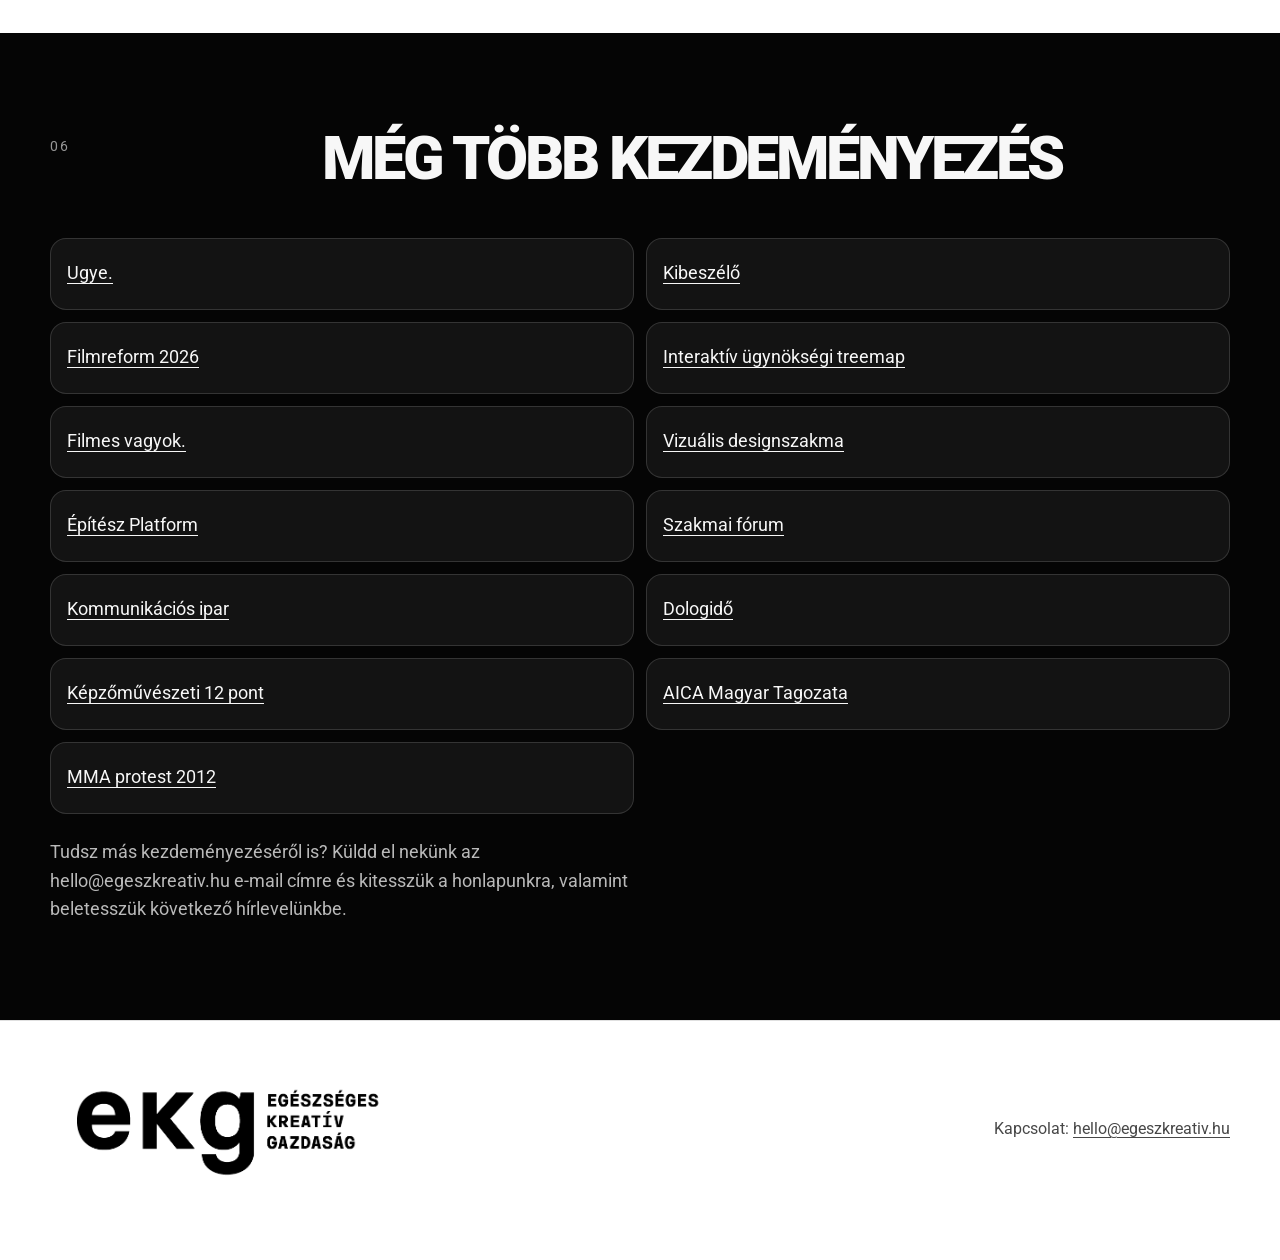
==== commit 980c8d05: "Update index.html" ====
--- a/index.html
+++ b/index.html
@@ -302,7 +302,7 @@
           <li><a href="https://www.artmagazin.hu/articles/hir/az_aica_magyar_tagozata_elnoksegenek_allasfoglalasa_a_kortars_kepzomuveszeti_intezmenyrendszer_megujitasarol" target="_blank" rel="noopener noreferrer">AICA Magyar Tagozata</a></li>
           <li><a href="https://nemma.noblogs.org/files/2012/12/mma-protest1.jpg" target="_blank" rel="noopener noreferrer">MMA protest 2012</a></li>
         </ul>
-        <p class="links-note" data-reveal>Tudsz más kezdeményezéséről is? Küldd el nekünk az <a href="mailto:egeszkreativ@gmail.hu">egeszkreativ@gmail.com</a> e-mail címre és kitesszük a honlapunkra, valamint beletesszük következő hírlevelünkbe.</p>
+        <p class="links-note" data-reveal>Tudsz más kezdeményezéséről is? Küldd el nekünk az <a href="mailto:hello@egeszkreativ.hu">hello@egeszkreativ.hu</a> e-mail címre és kitesszük a honlapunkra, valamint beletesszük következő hírlevelünkbe.</p>
       </div>
     </section>
   </main>
@@ -313,7 +313,7 @@
         <img src="./ekg-logo-B.png" alt="EKG logó fekete változat" width="831" height="301">
       </div>
       <div class="footer-note">
-        Kapcsolat: <a href="mailto:egeszkreativ@gmail.com">egeszkreativ@gmail.com</a>
+        Kapcsolat: <a href="mailto:hello@egeszkreativ.hu">hello@egeszkreativ.hu</a>
       </div>
     </div>
   </footer>
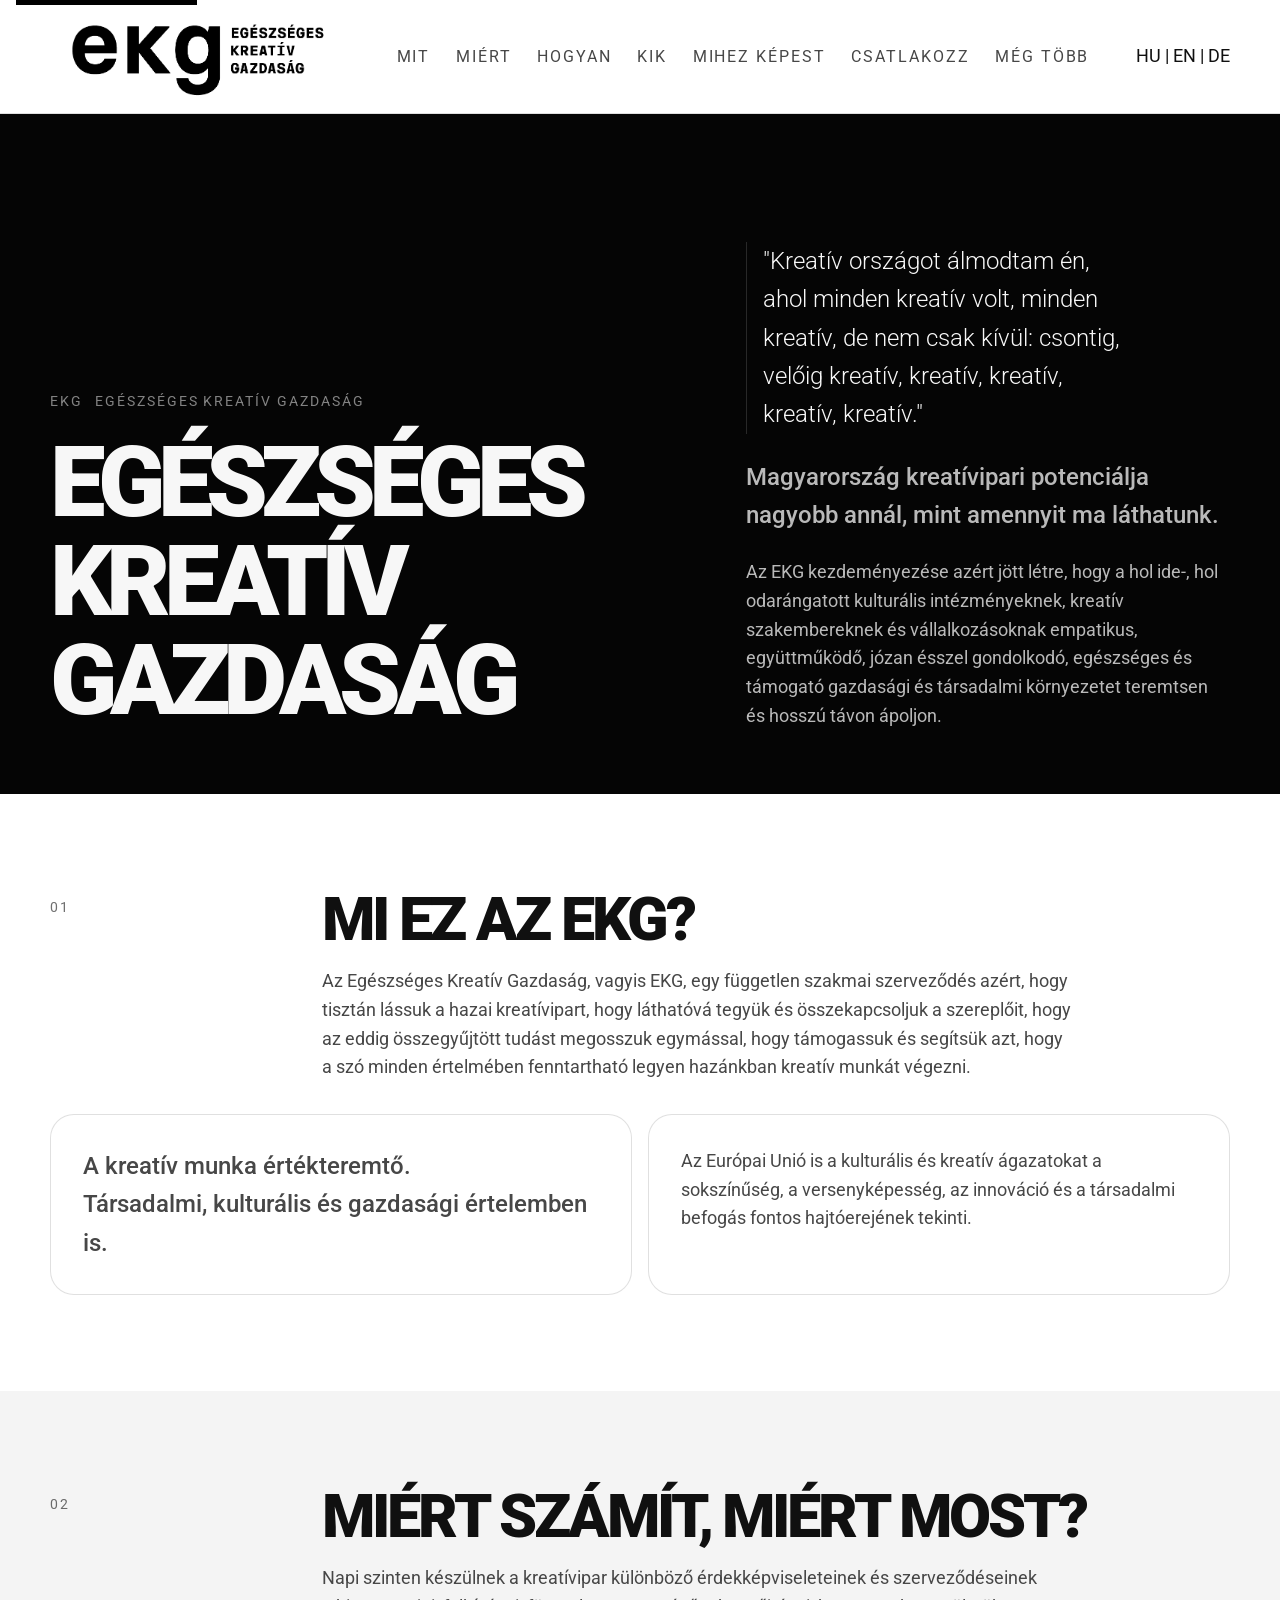
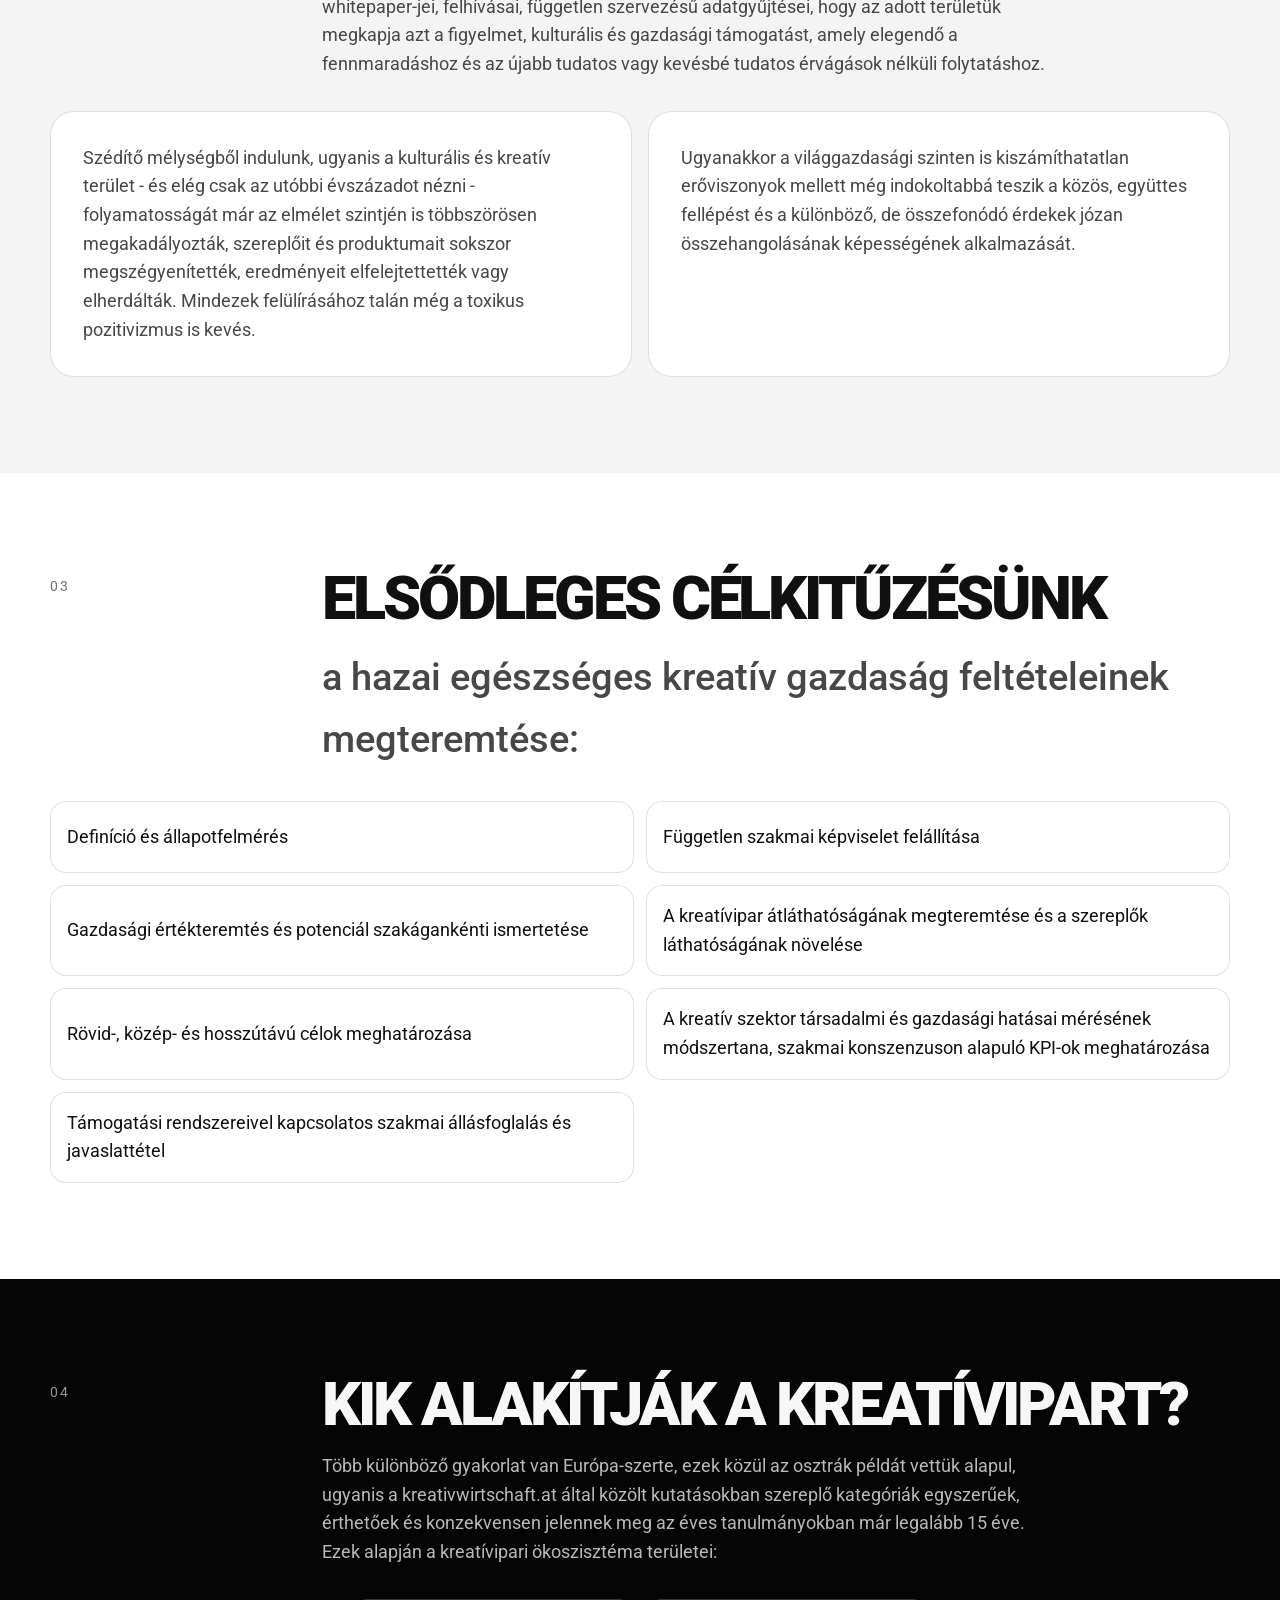
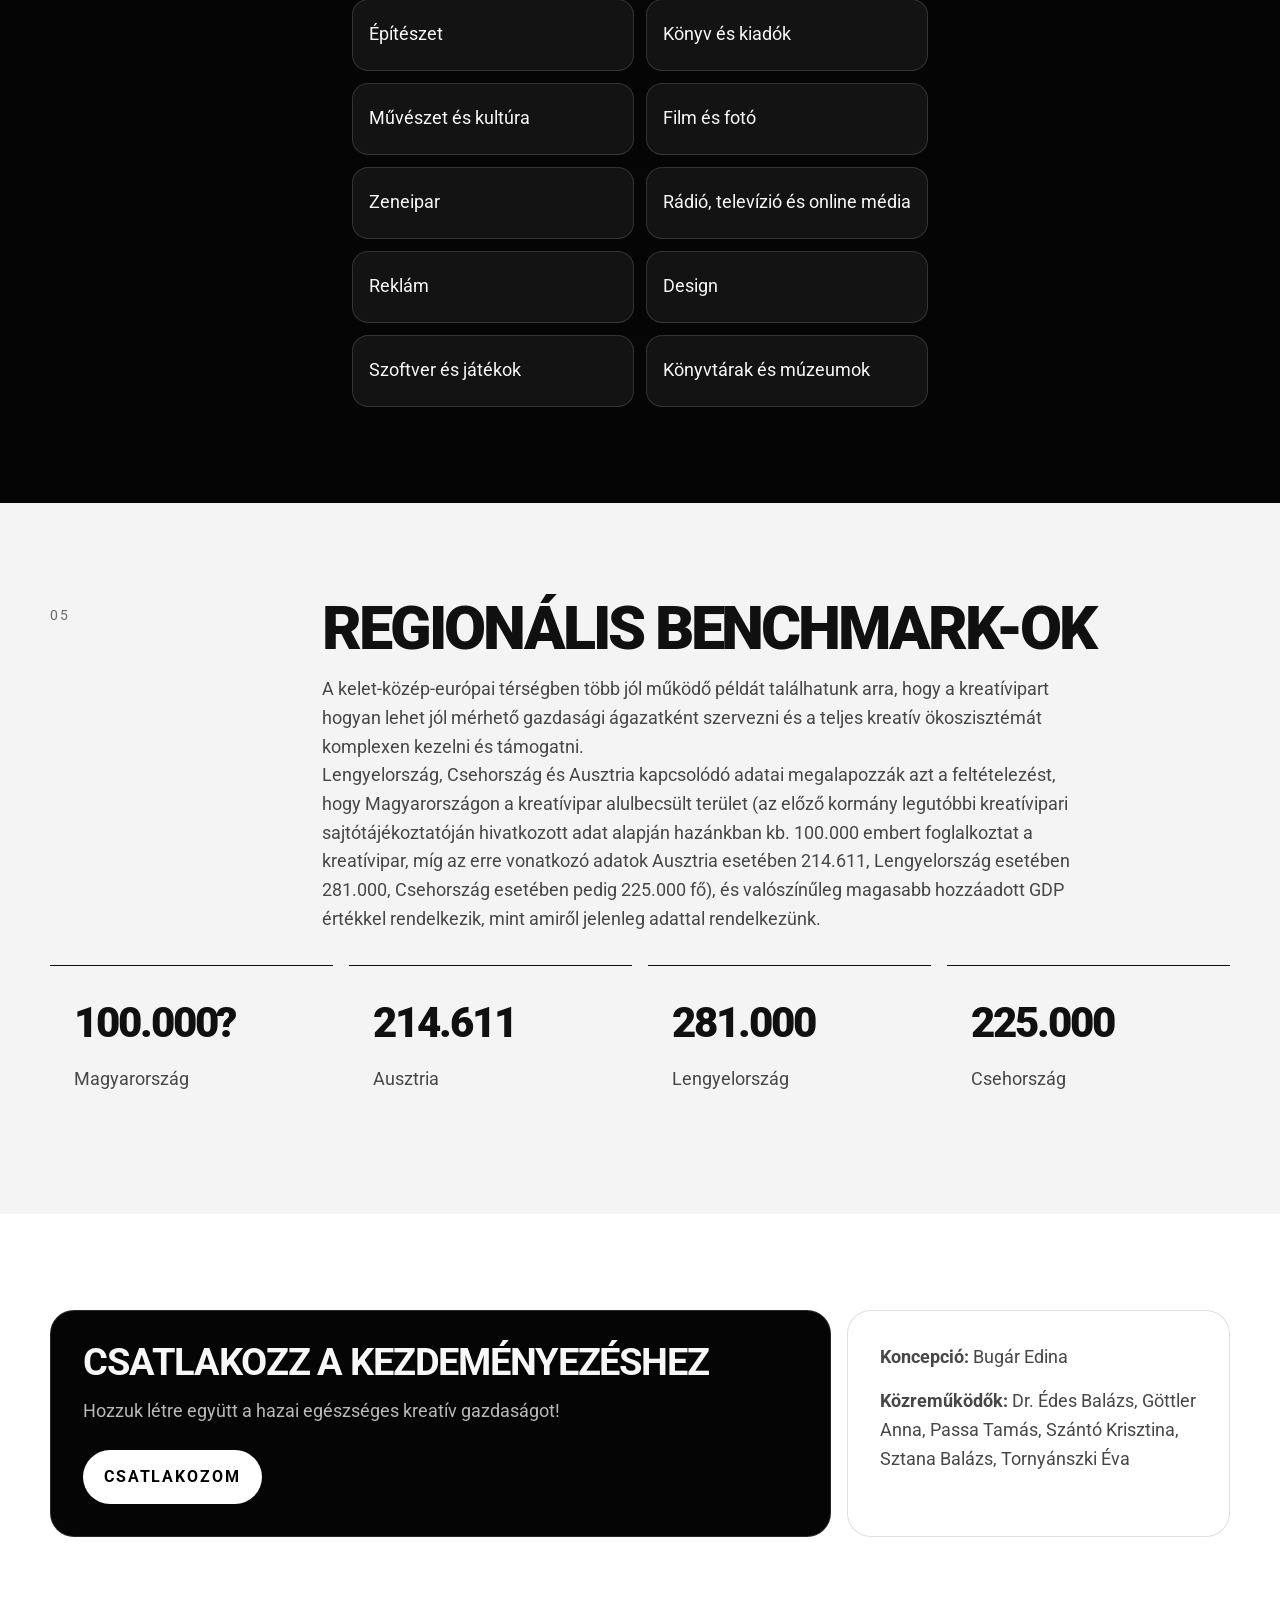
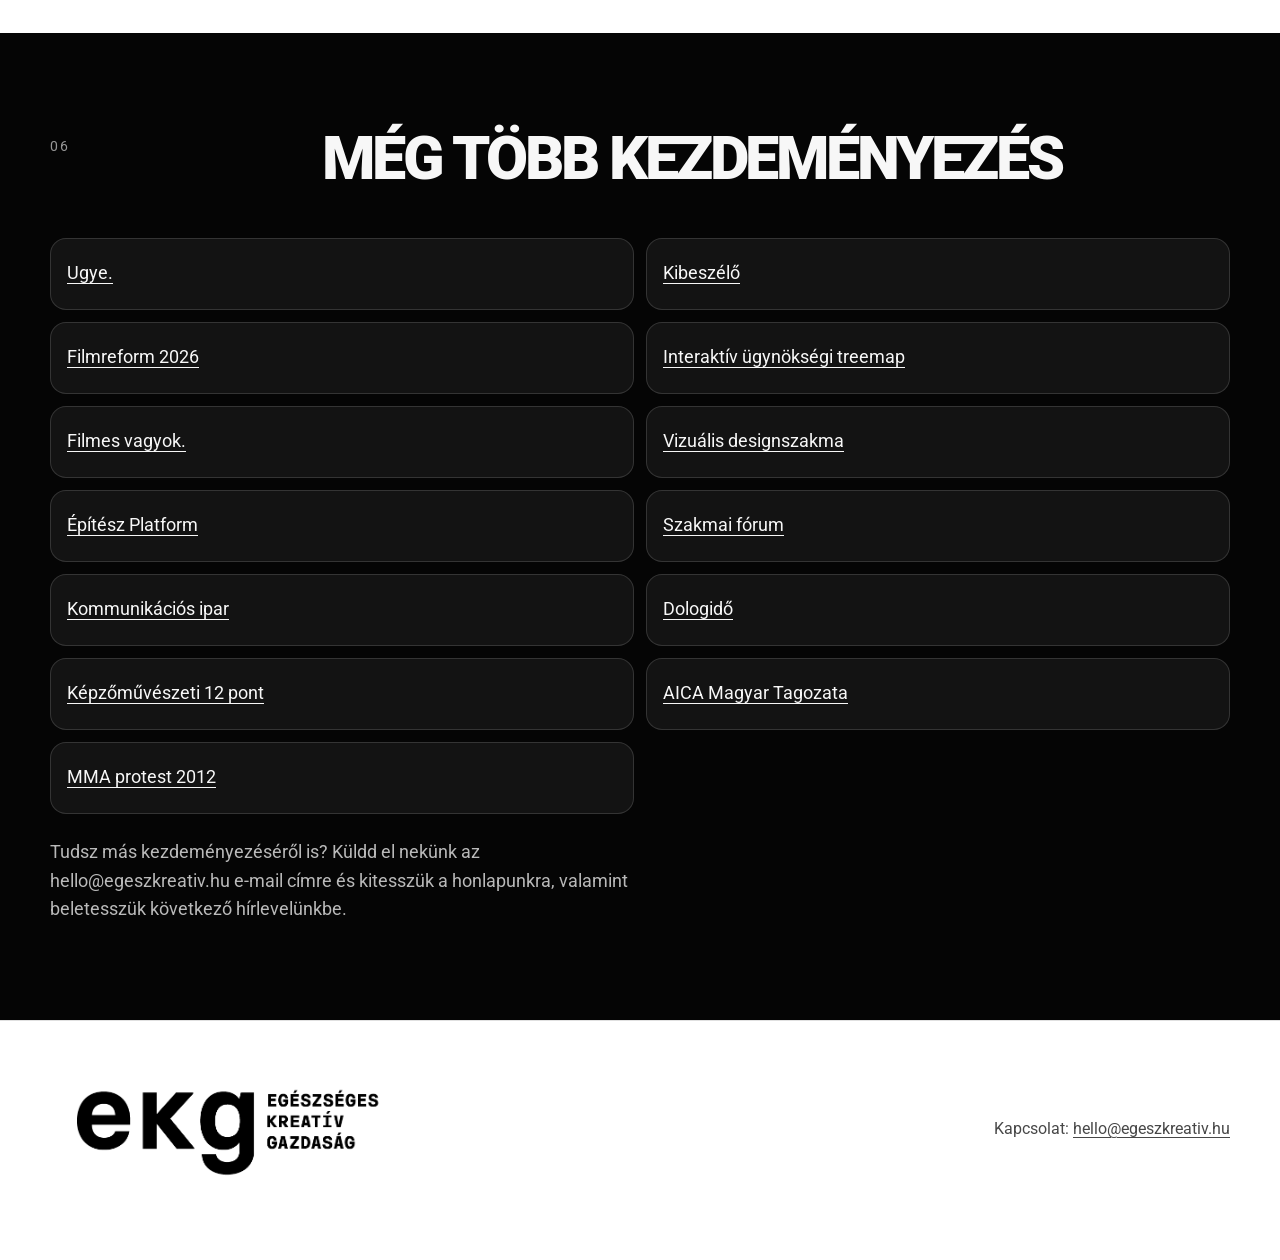
==== commit 4df73f28: "Update index.html" ====
--- a/index.html
+++ b/index.html
@@ -233,7 +233,7 @@
           <ul class="ecosystem-list" data-reveal>
             <li>Építészet</li>
             <li>Könyv és kiadók</li>
-            <li>Képzőművészet</li>
+            <li>Művészet és kultúra</li>
             <li>Film és fotó</li>
             <li>Zeneipar</li>
             <li>Rádió, televízió és online média</li>
@@ -274,7 +274,7 @@
         </div>
         <aside class="credit-card" data-reveal>
           <p><strong>Koncepció:</strong> Bugár Edina</p>
-          <p><strong>Közreműködők:</strong> Dr Édes Balázs, Göttler Anna, Passa Tamás, Sztana Balázs, Tornyánszki Éva</p>
+          <p><strong>Közreműködők:</strong> Dr. Édes Balázs, Göttler Anna, Passa Tamás, Szántó Krisztina, Sztana Balázs, Tornyánszki Éva</p>
         </aside>
       </div>
     </section>
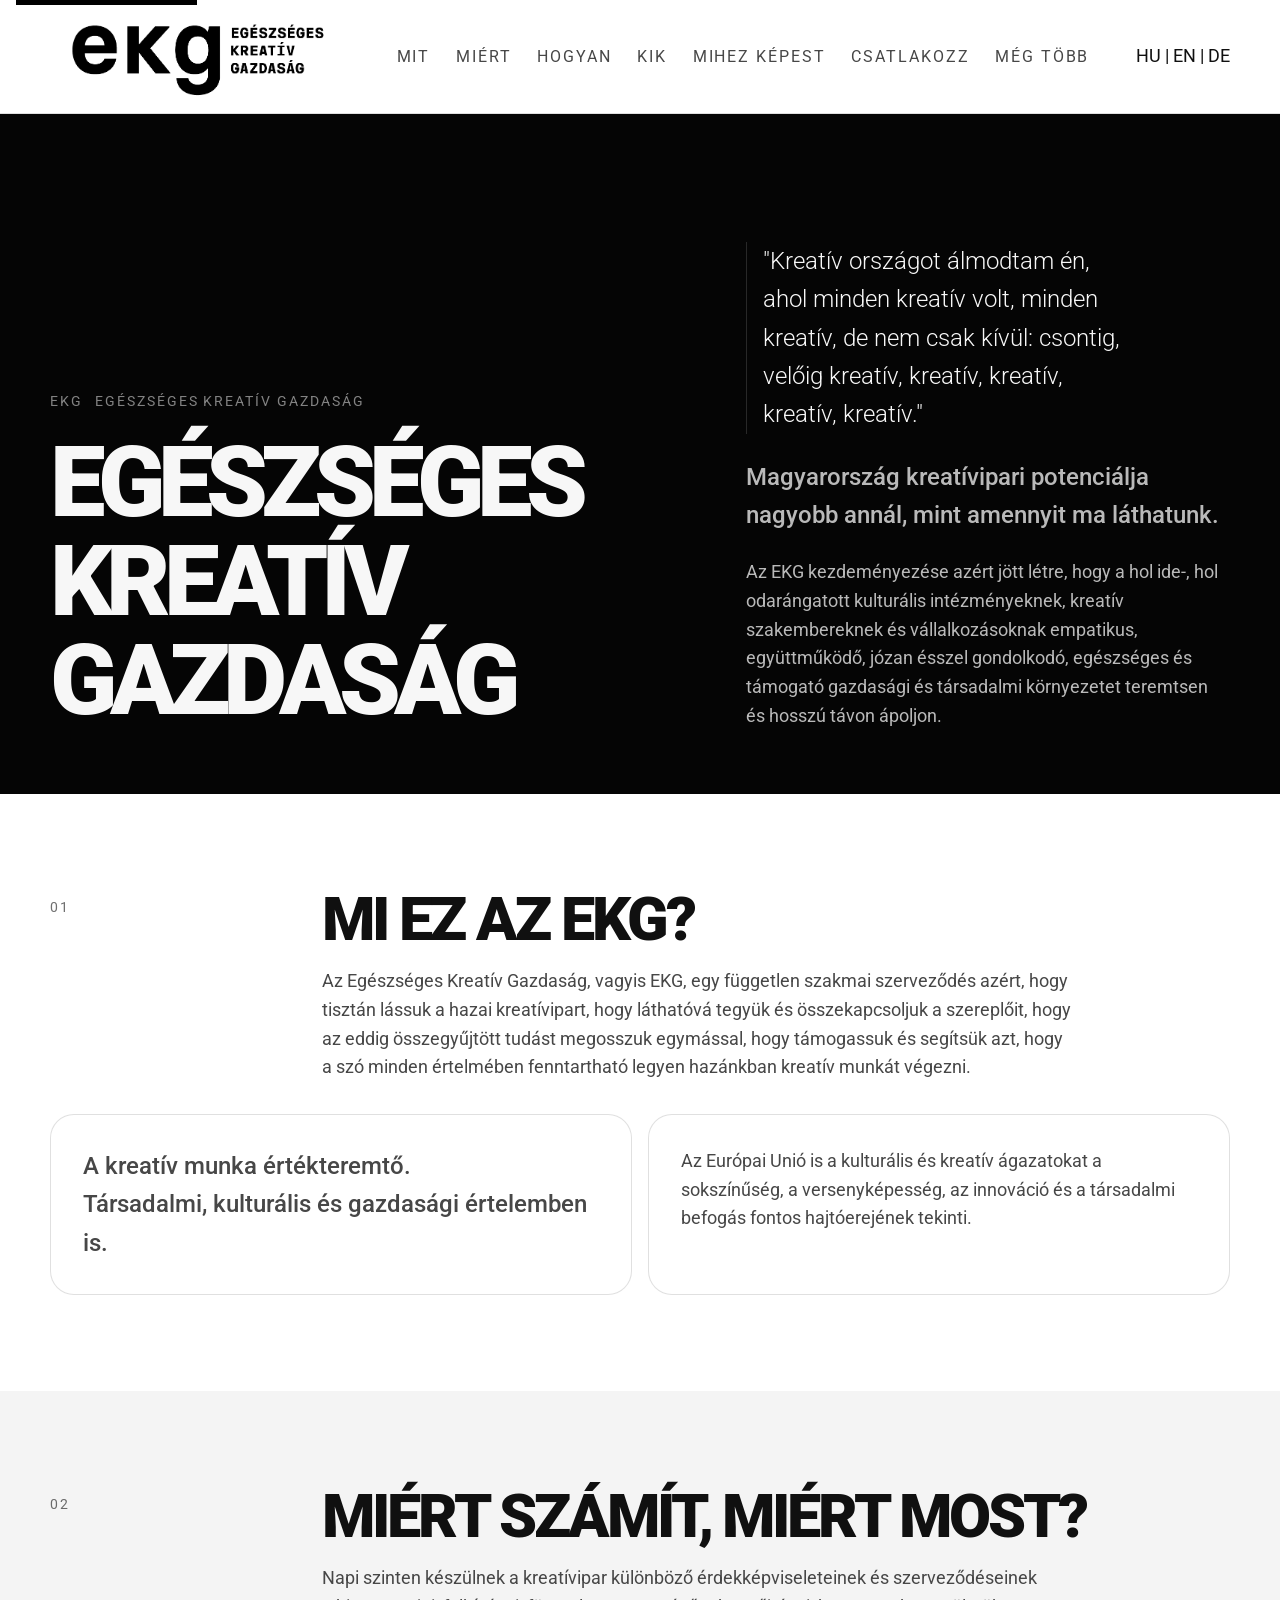
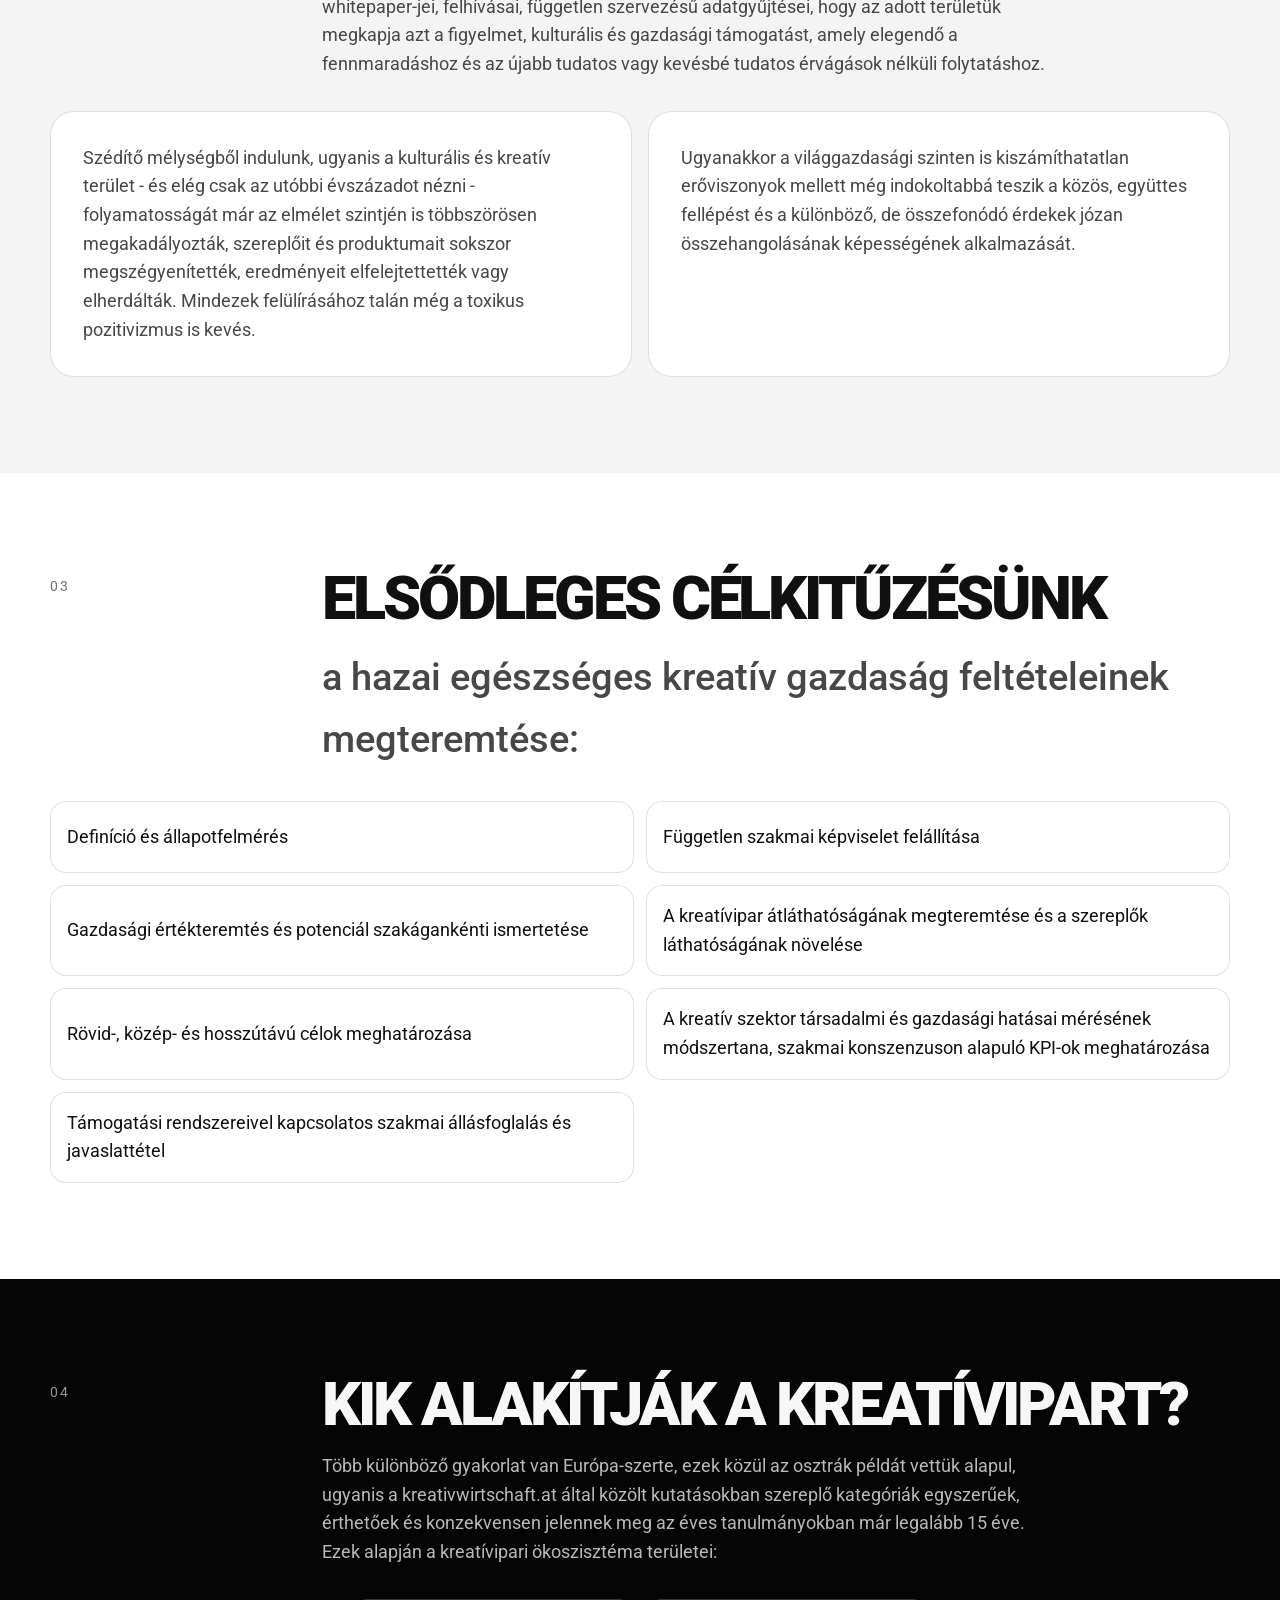
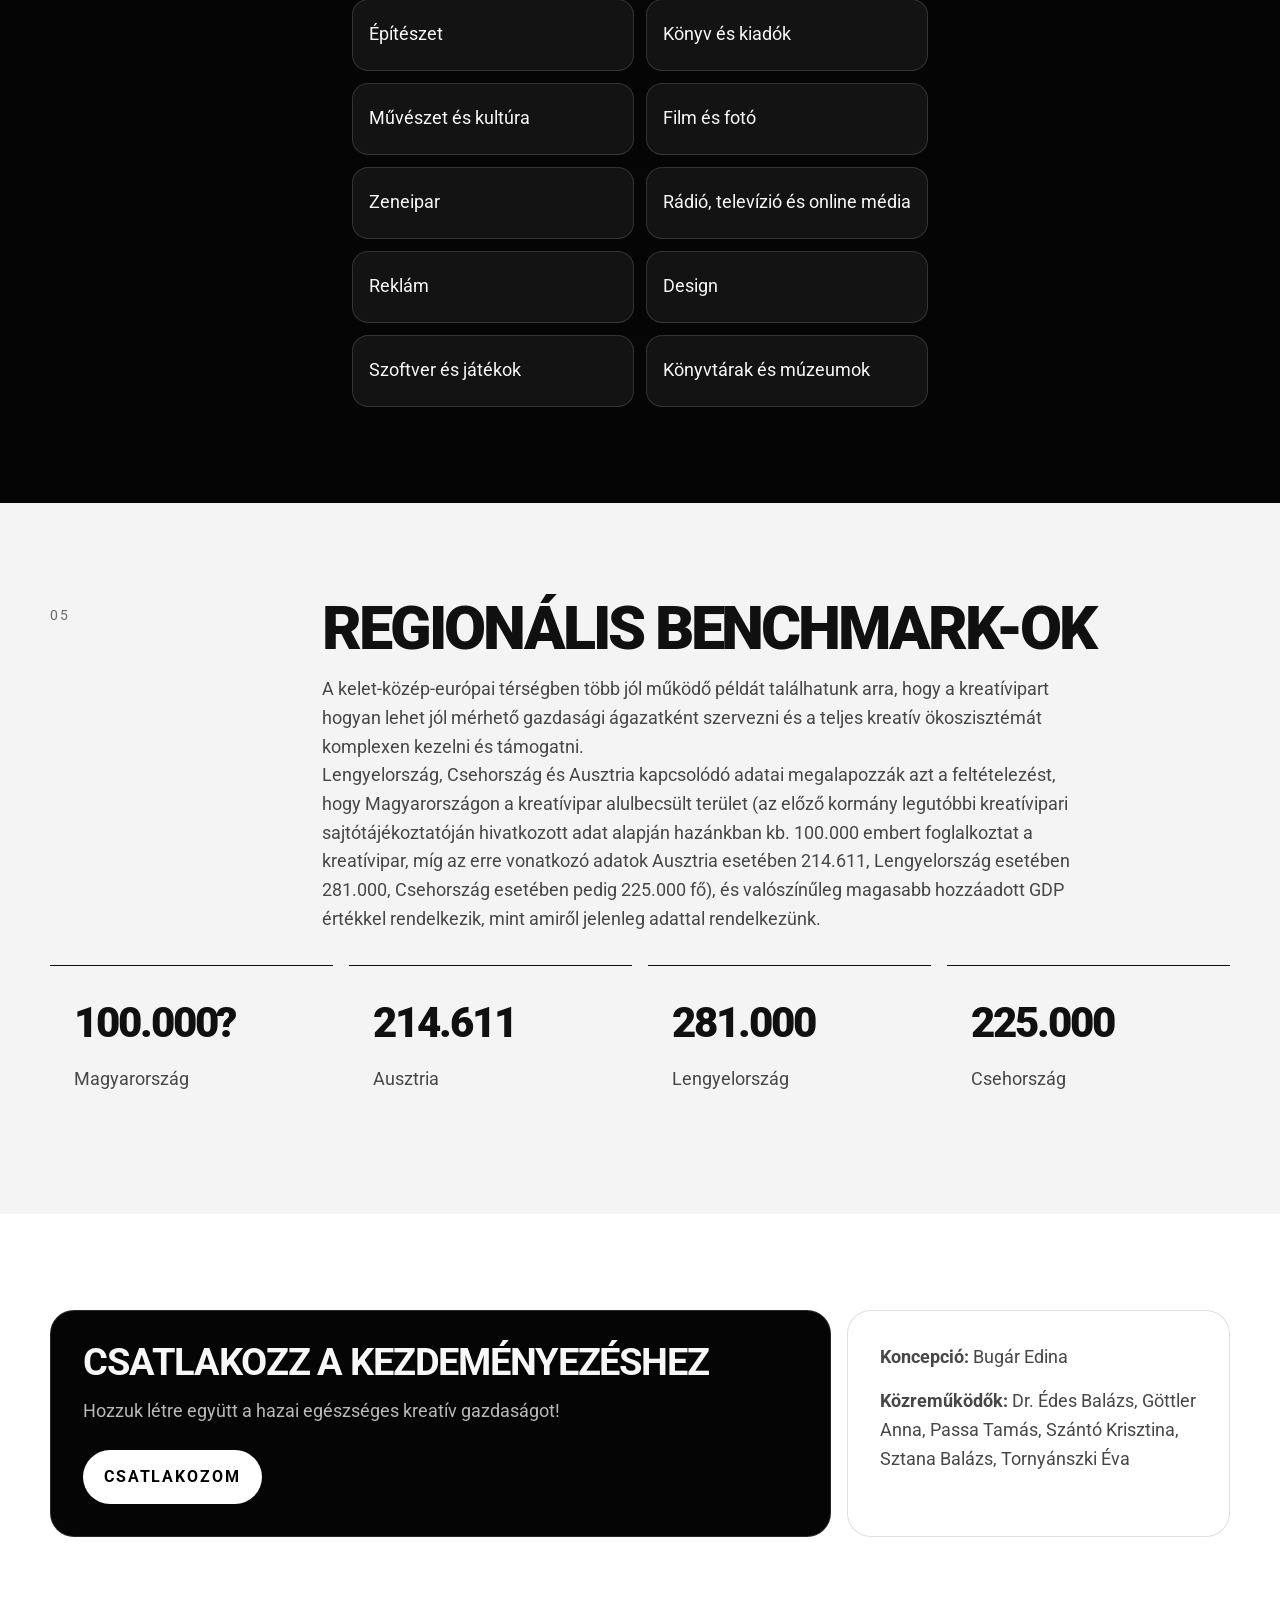
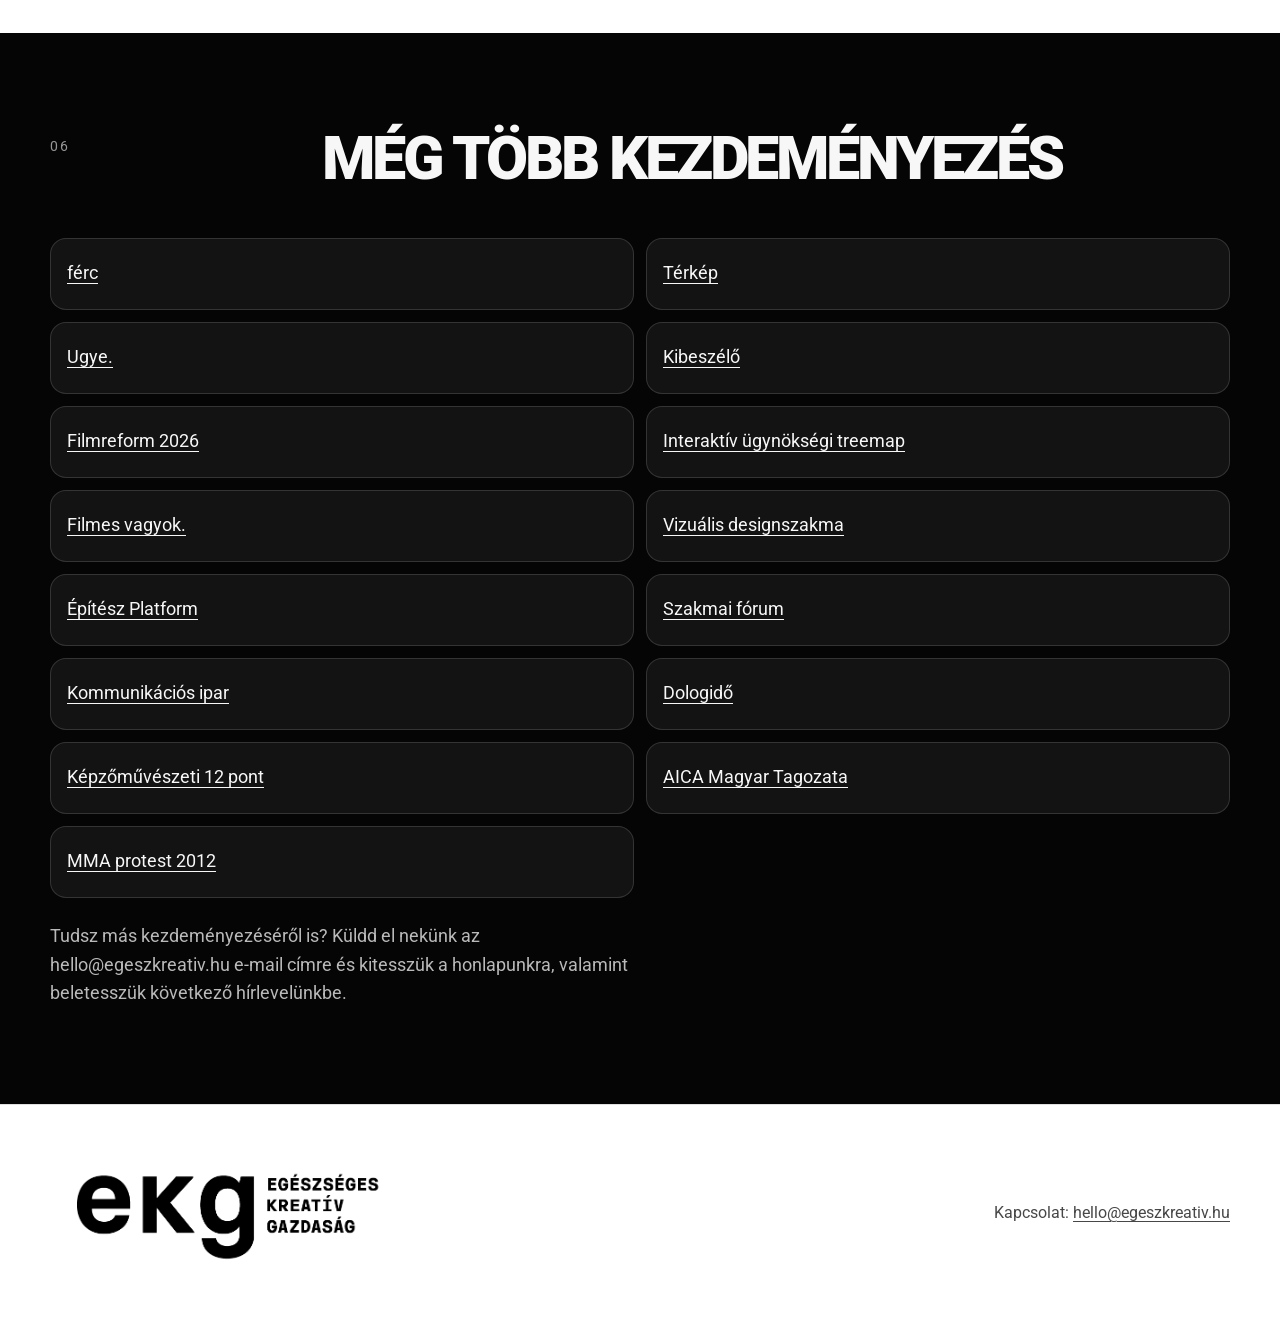
==== commit 0fdff3cb: "Update index.html" ====
--- a/index.html
+++ b/index.html
@@ -288,6 +288,8 @@
           </div>
         </div>
         <ul class="links-list" data-reveal>
+          <li><a href="https://www.facebook.com/share/g/19XDMZ6mkL/?mibextid=wwXIfr">férc</a></li>
+          <li><a href="https://tervezesertek.webflow.io/">Térkép</a></li>
           <li><a href="https://www.ugye.hu/">Ugye.</a></li>
           <li><a href="https://facebook.com/events/s/kibeszelo/1520614209456711/" target="_blank" rel="noopener noreferrer">Kibeszélő</a></li>
           <li><a href="https://www.filmreform.hu/" target="_blank" rel="noopener noreferrer">Filmreform 2026</a></li>
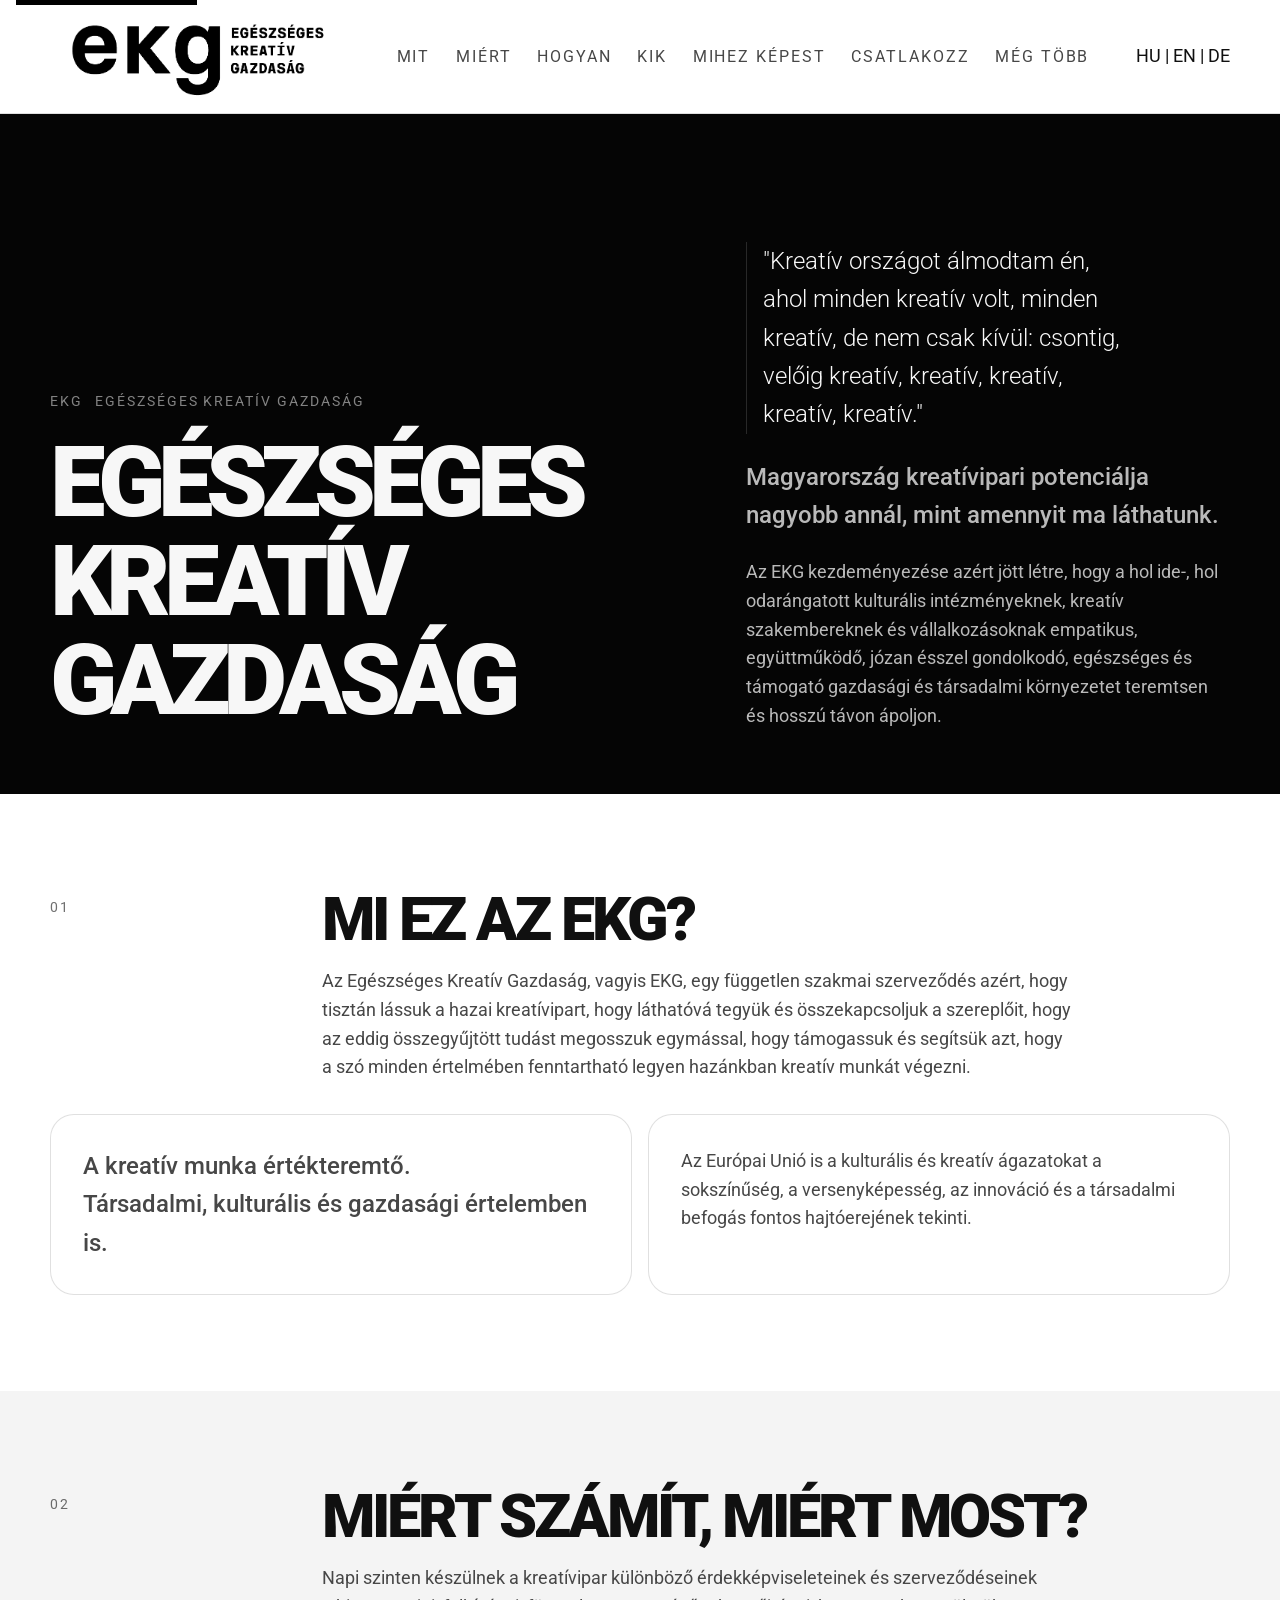
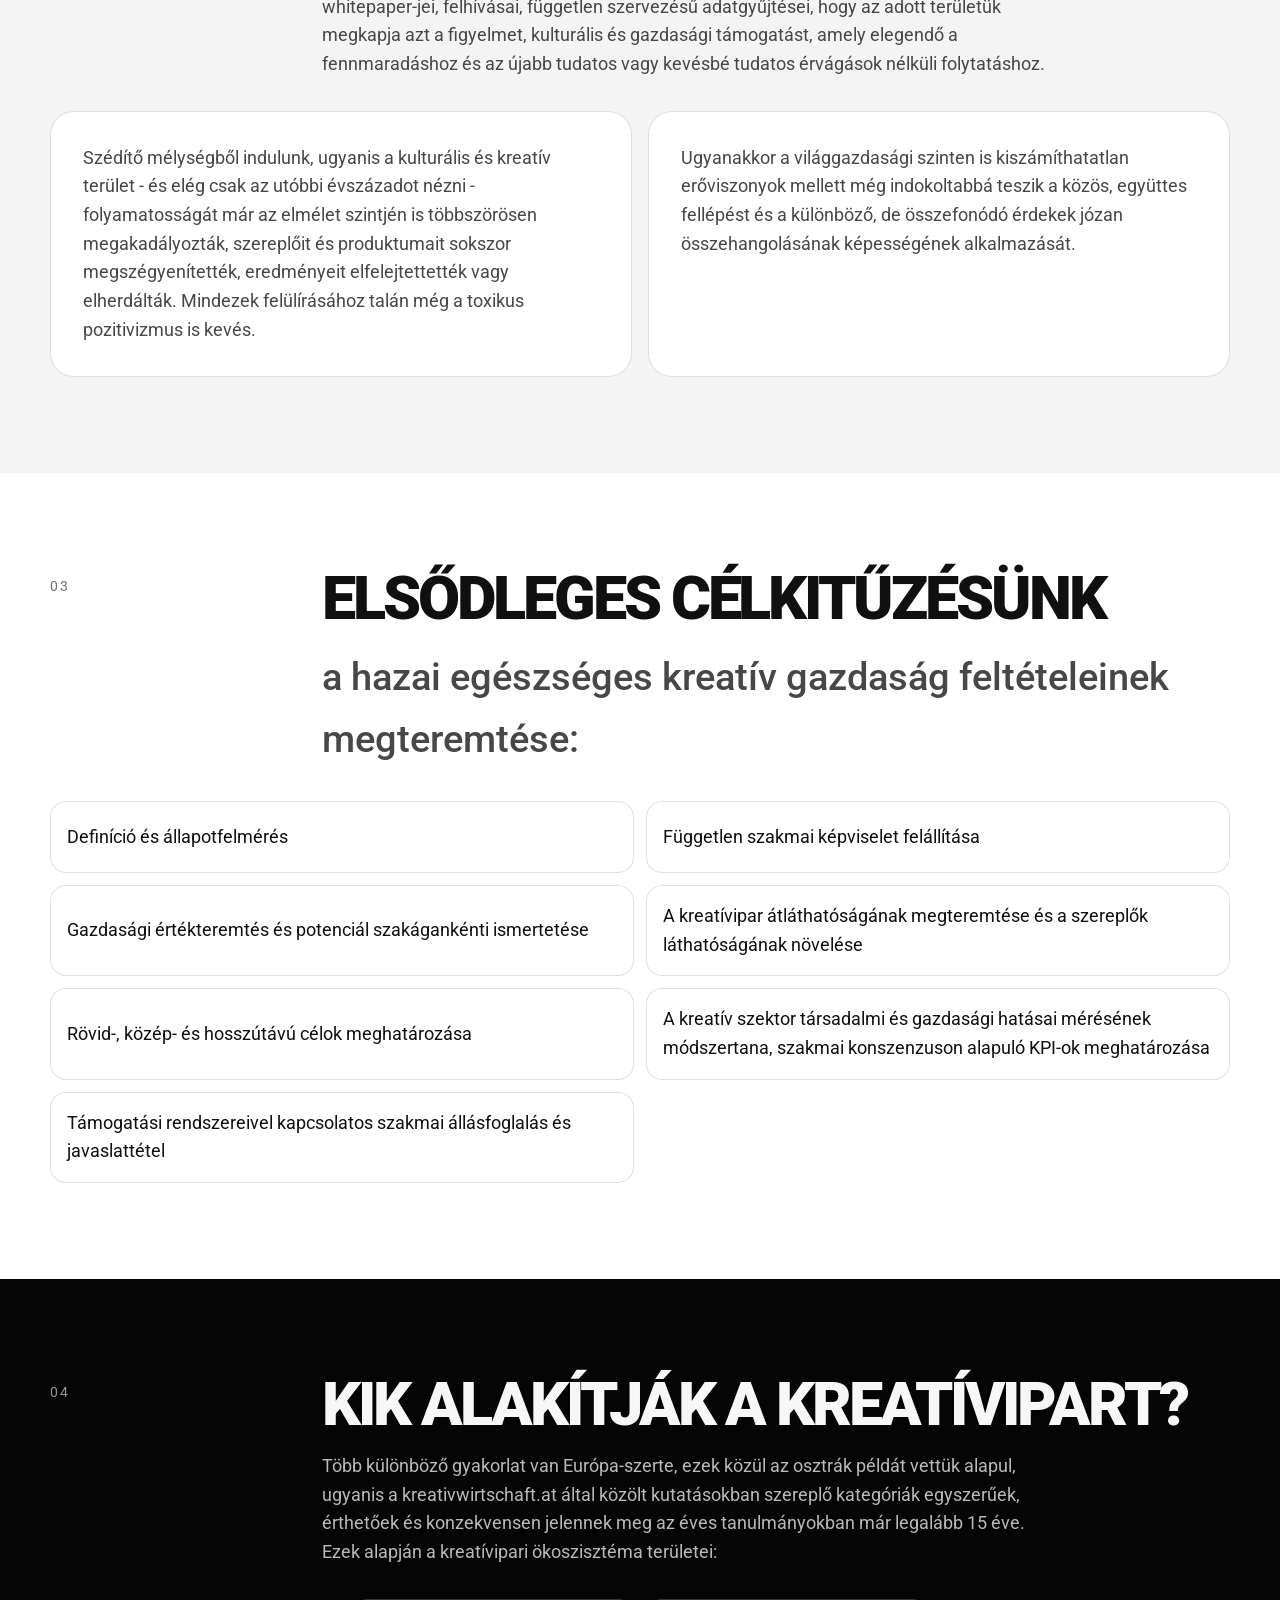
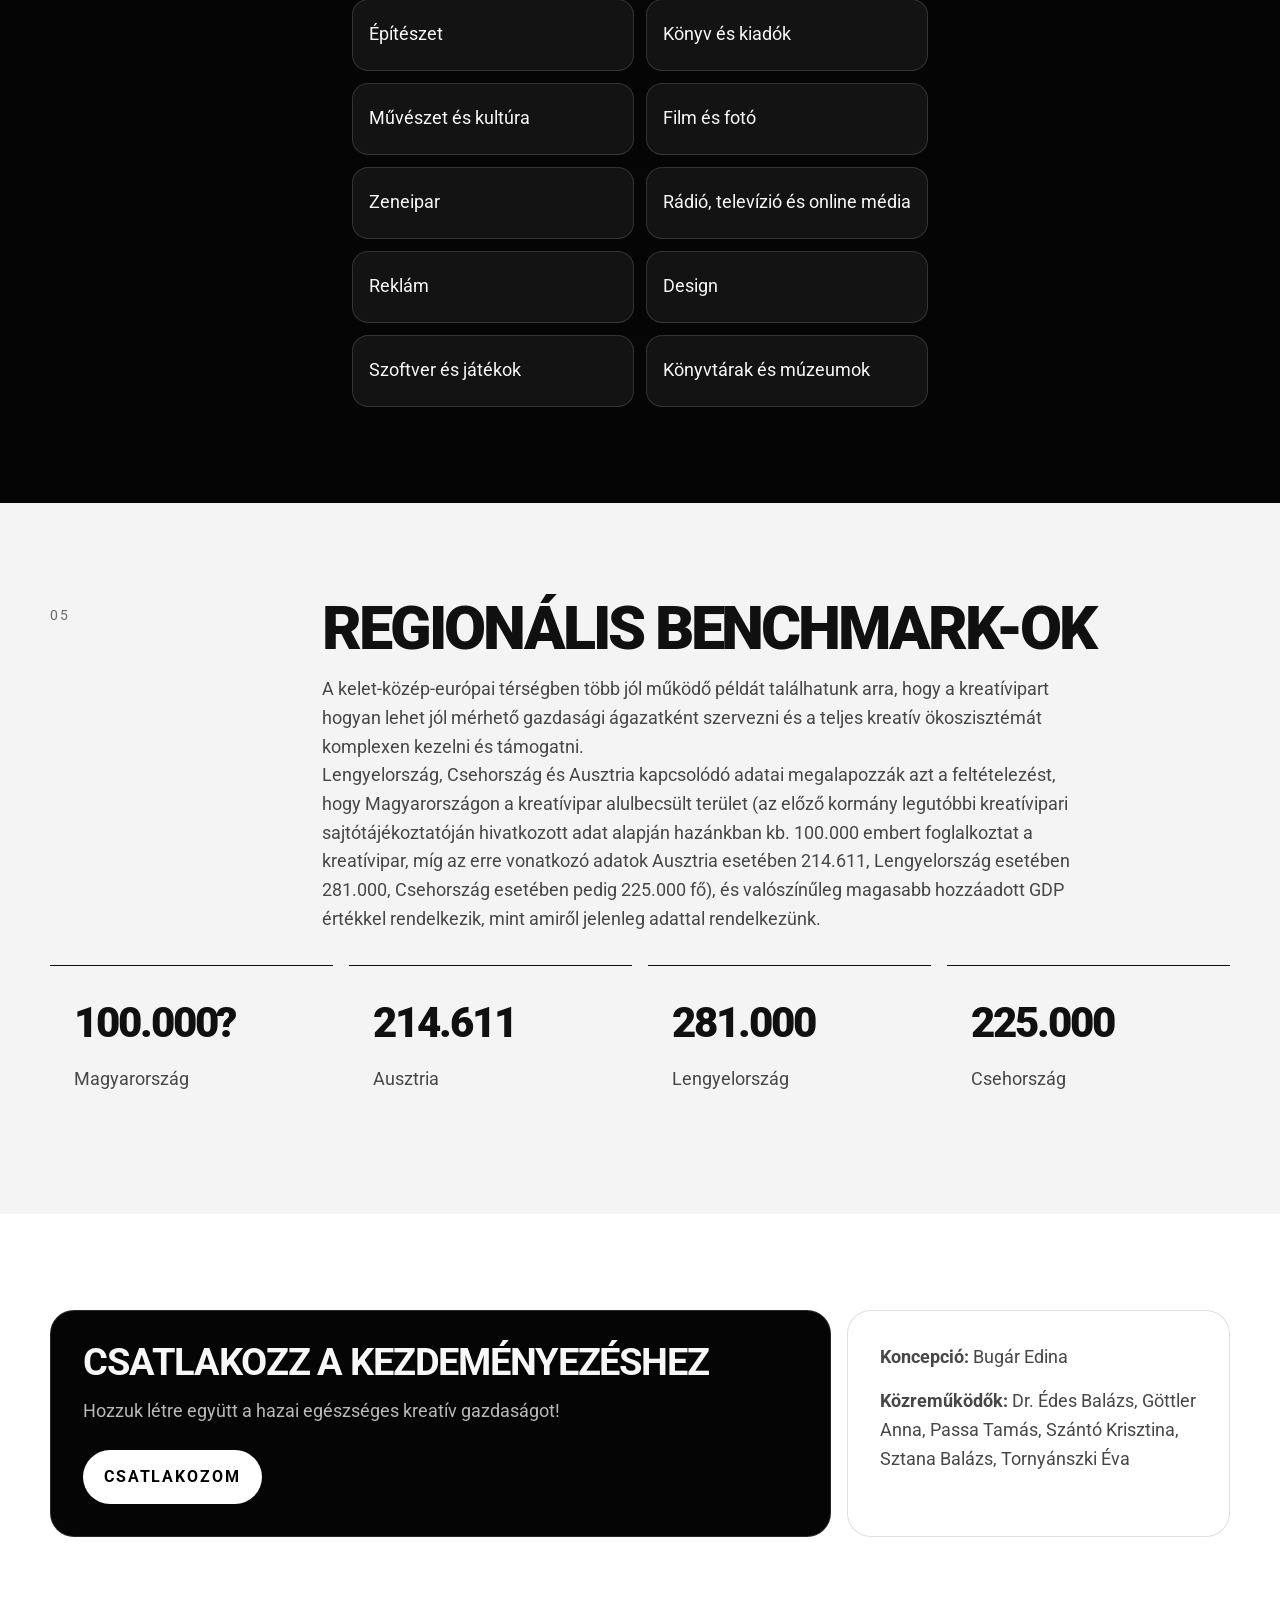
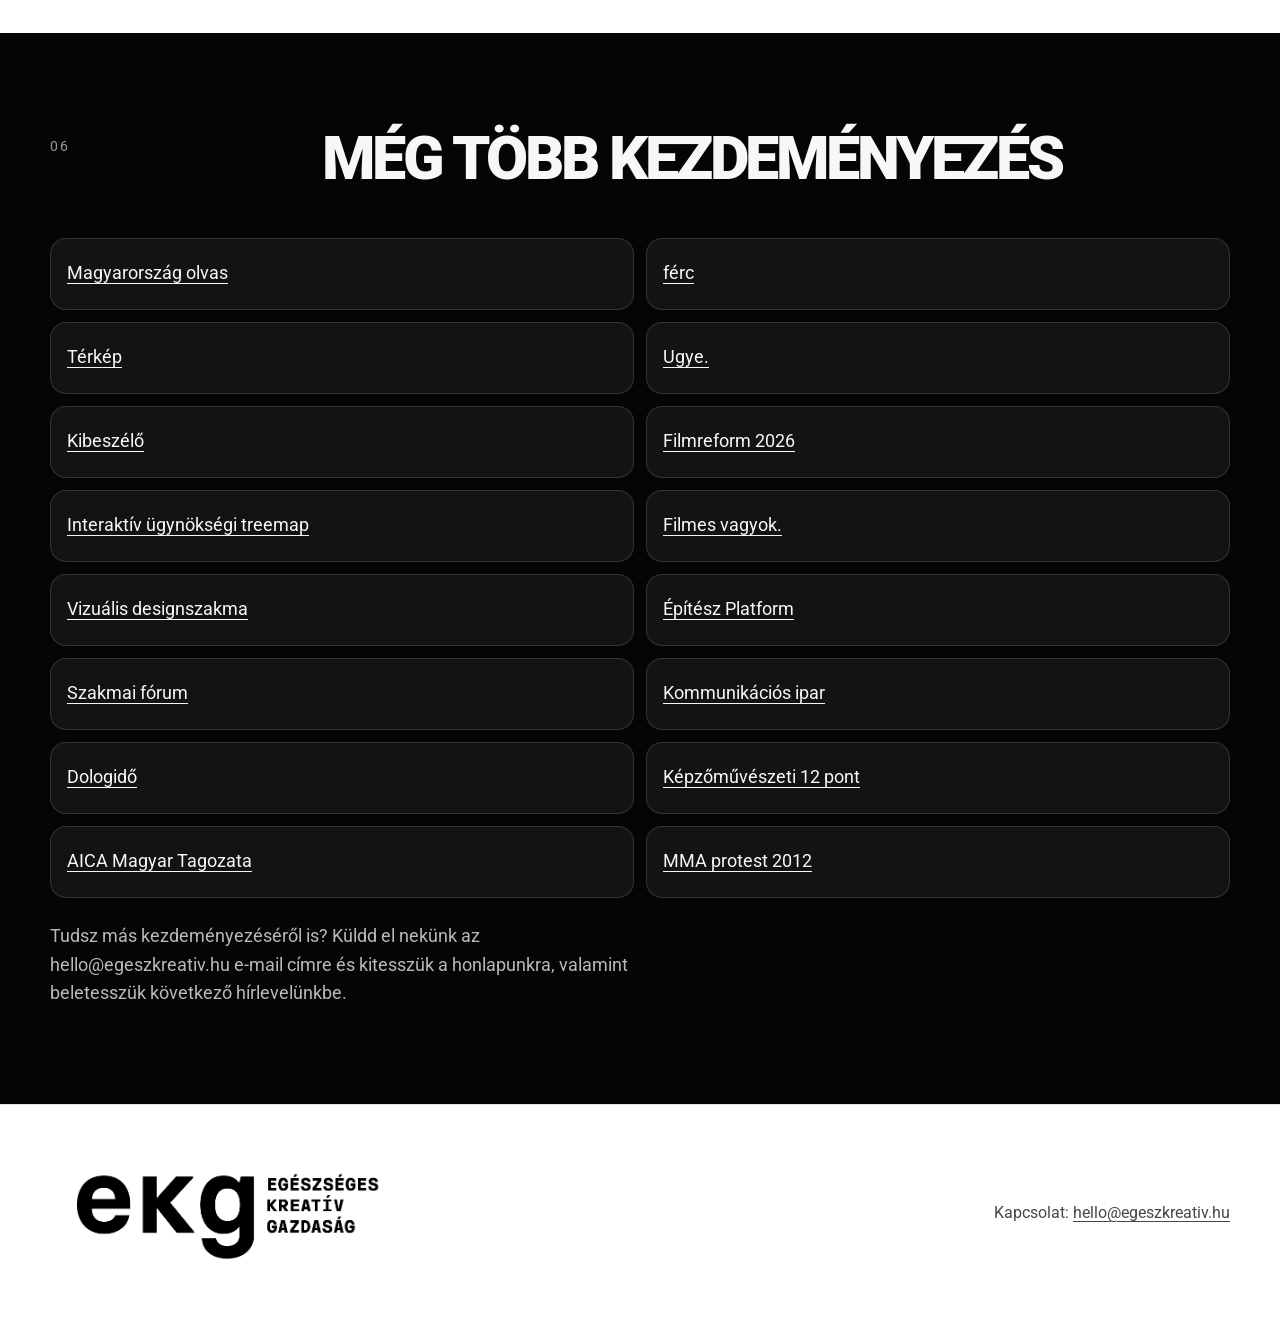
==== commit 06610315: "Update index.html" ====
--- a/index.html
+++ b/index.html
@@ -288,6 +288,7 @@
           </div>
         </div>
         <ul class="links-list" data-reveal>
+          <li><a href="https://openbooks.hu/upl/2026/04/A_Magyar_Konyvpiac_Jovokepe_-_Az_Open_Books_vitairata___04272329.pdf">Magyarország olvas</a></li>
           <li><a href="https://www.facebook.com/share/g/19XDMZ6mkL/?mibextid=wwXIfr">férc</a></li>
           <li><a href="https://tervezesertek.webflow.io/">Térkép</a></li>
           <li><a href="https://www.ugye.hu/">Ugye.</a></li>
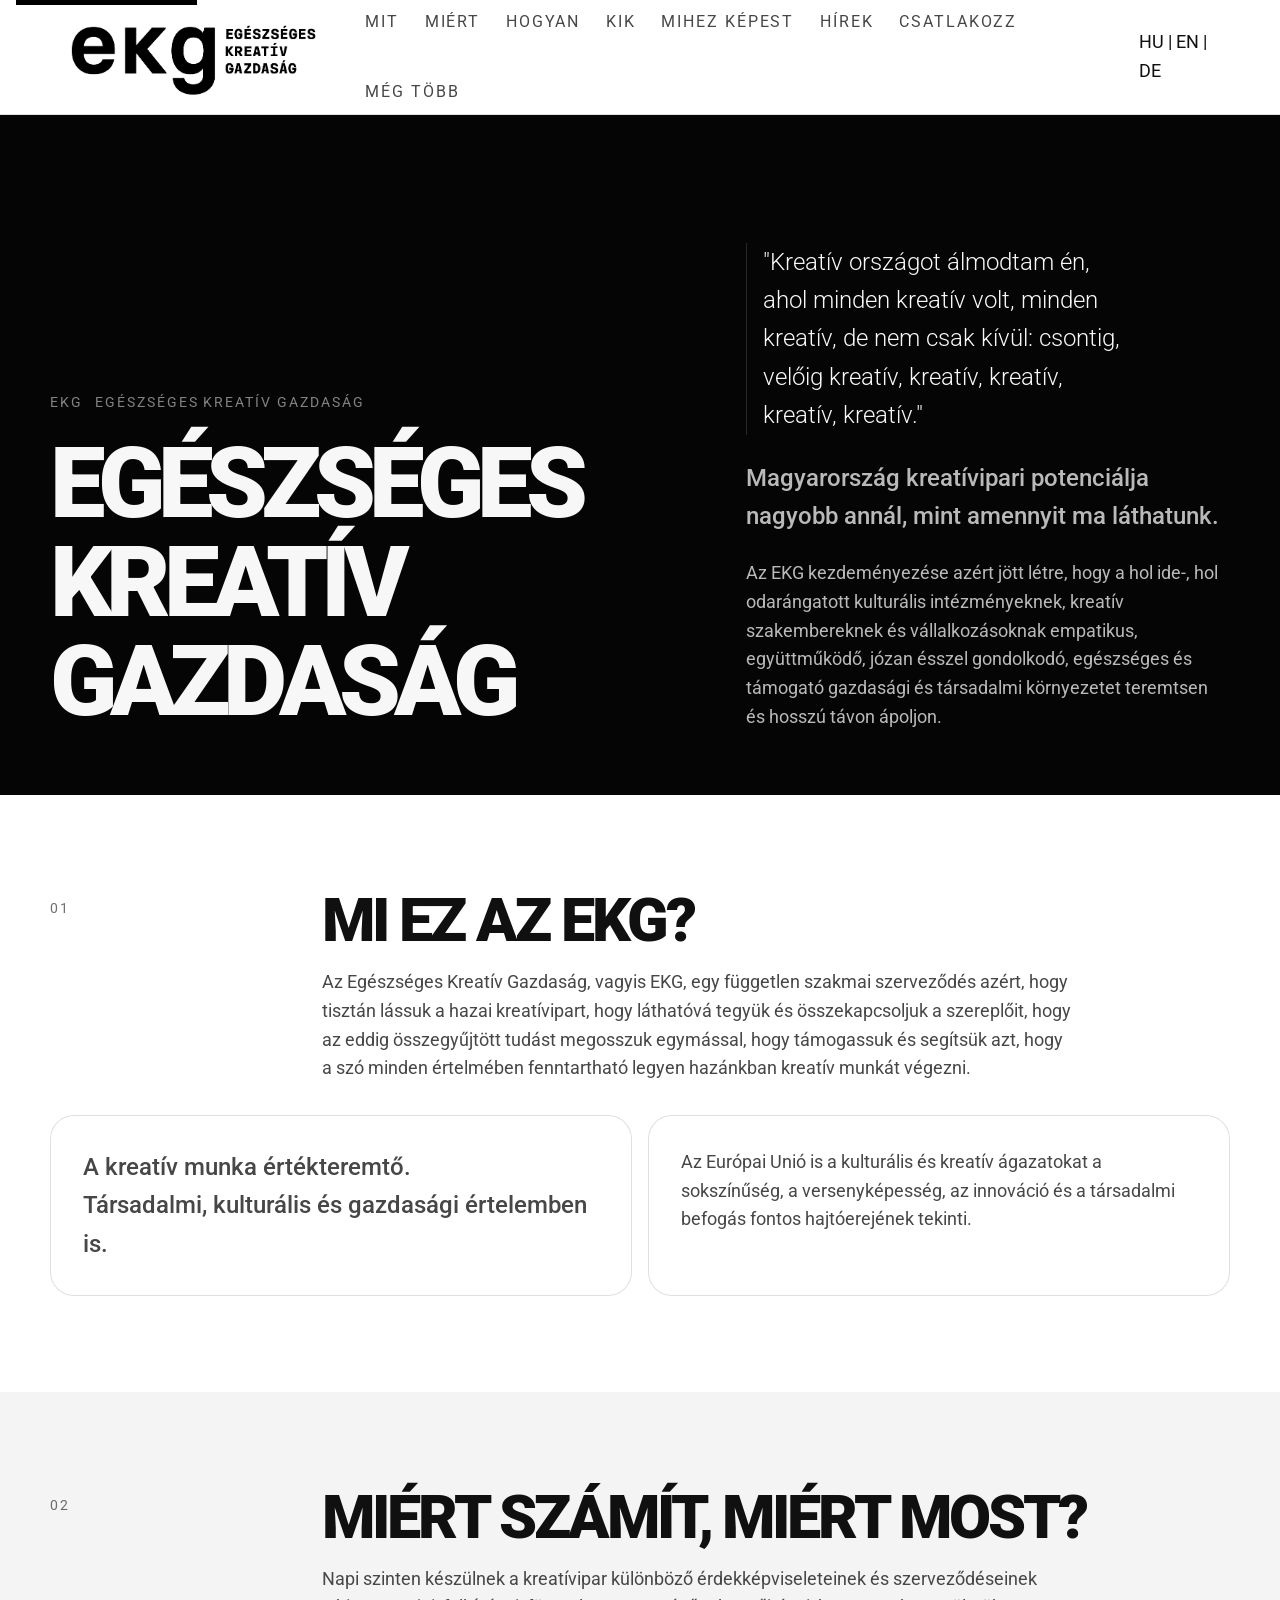
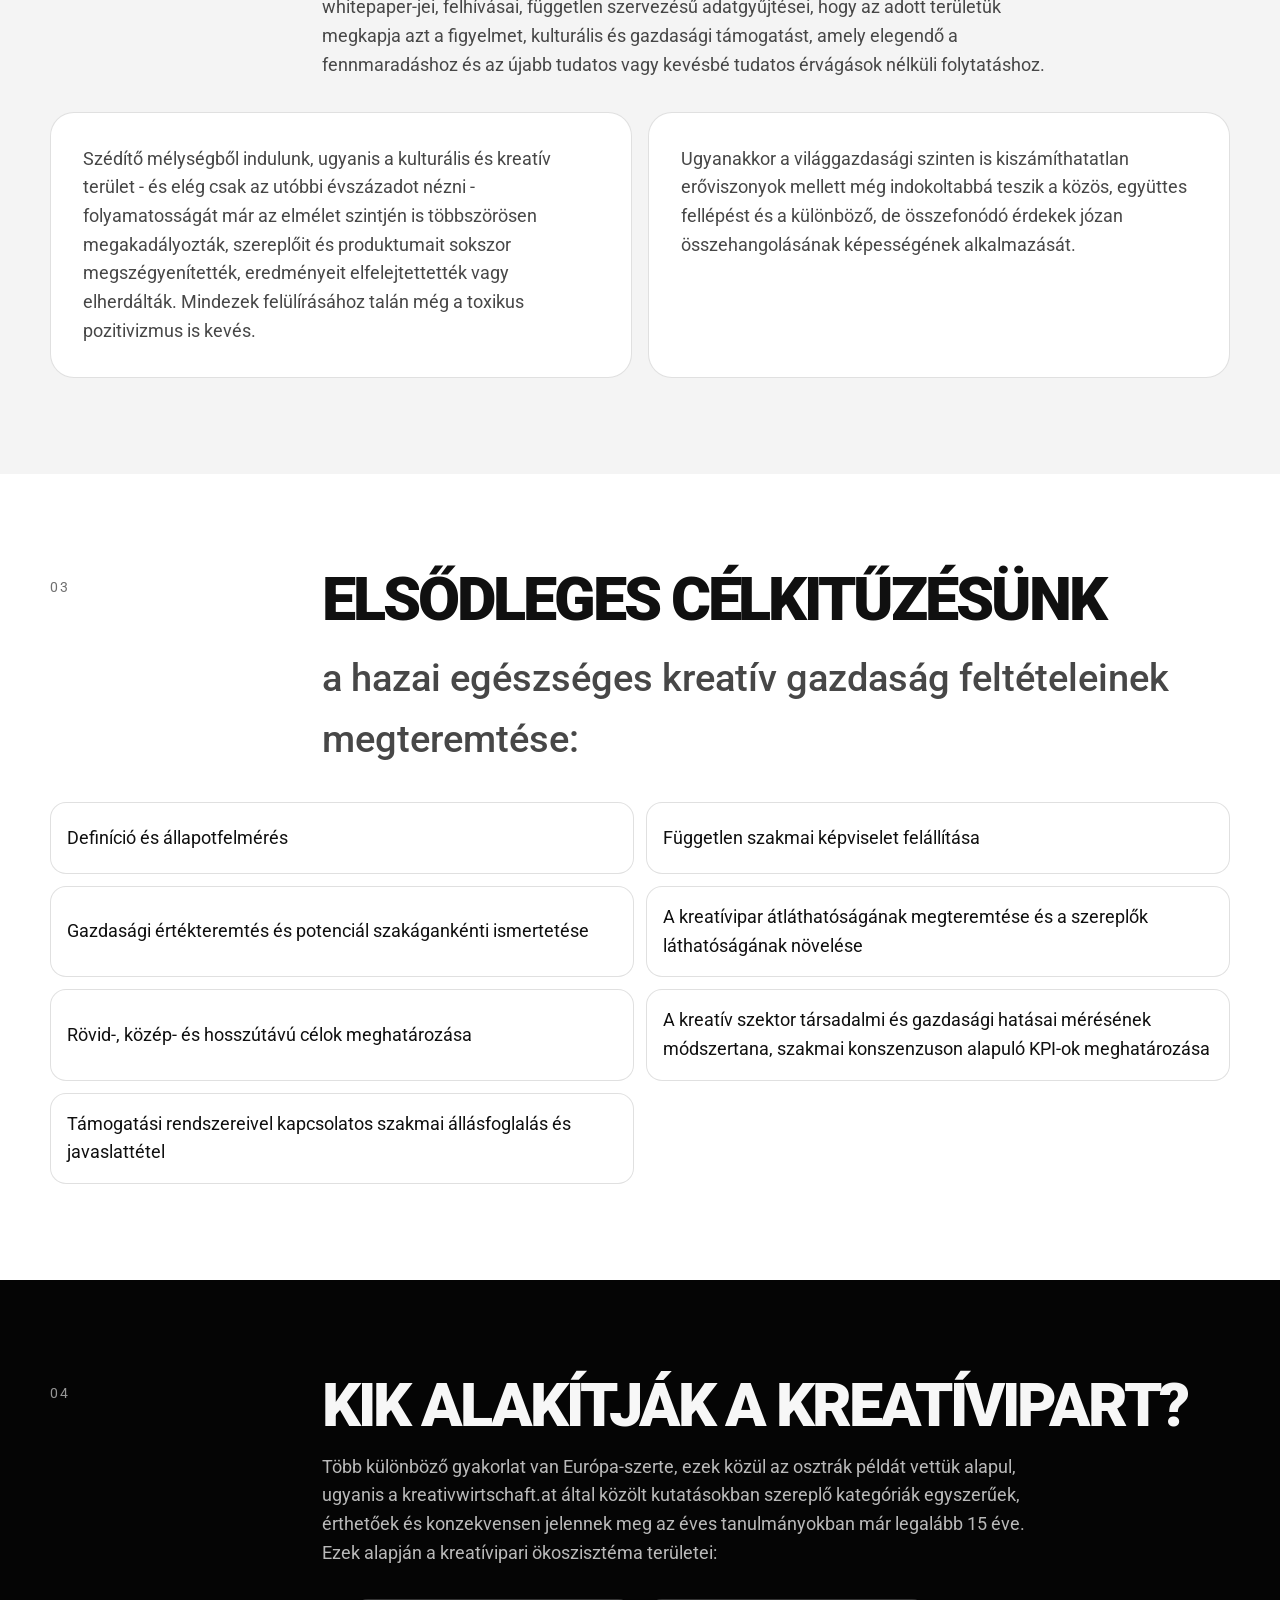
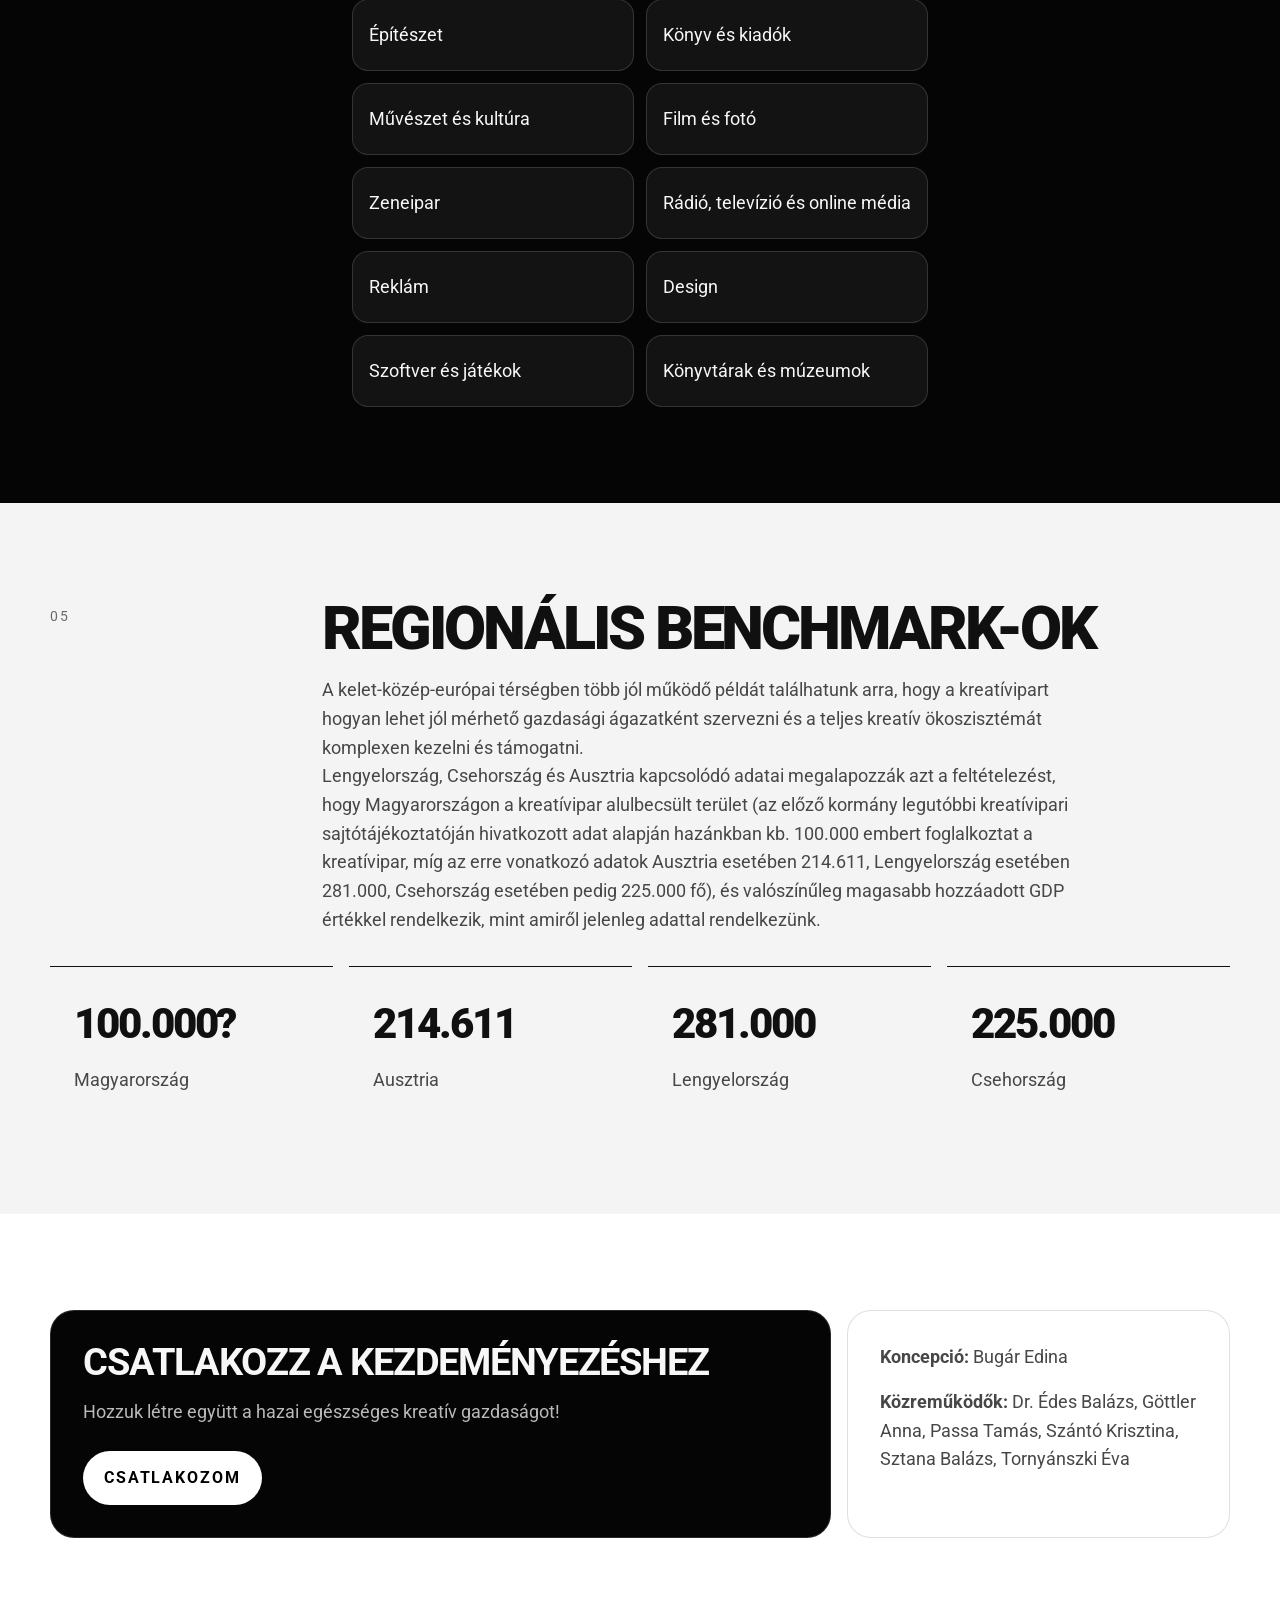
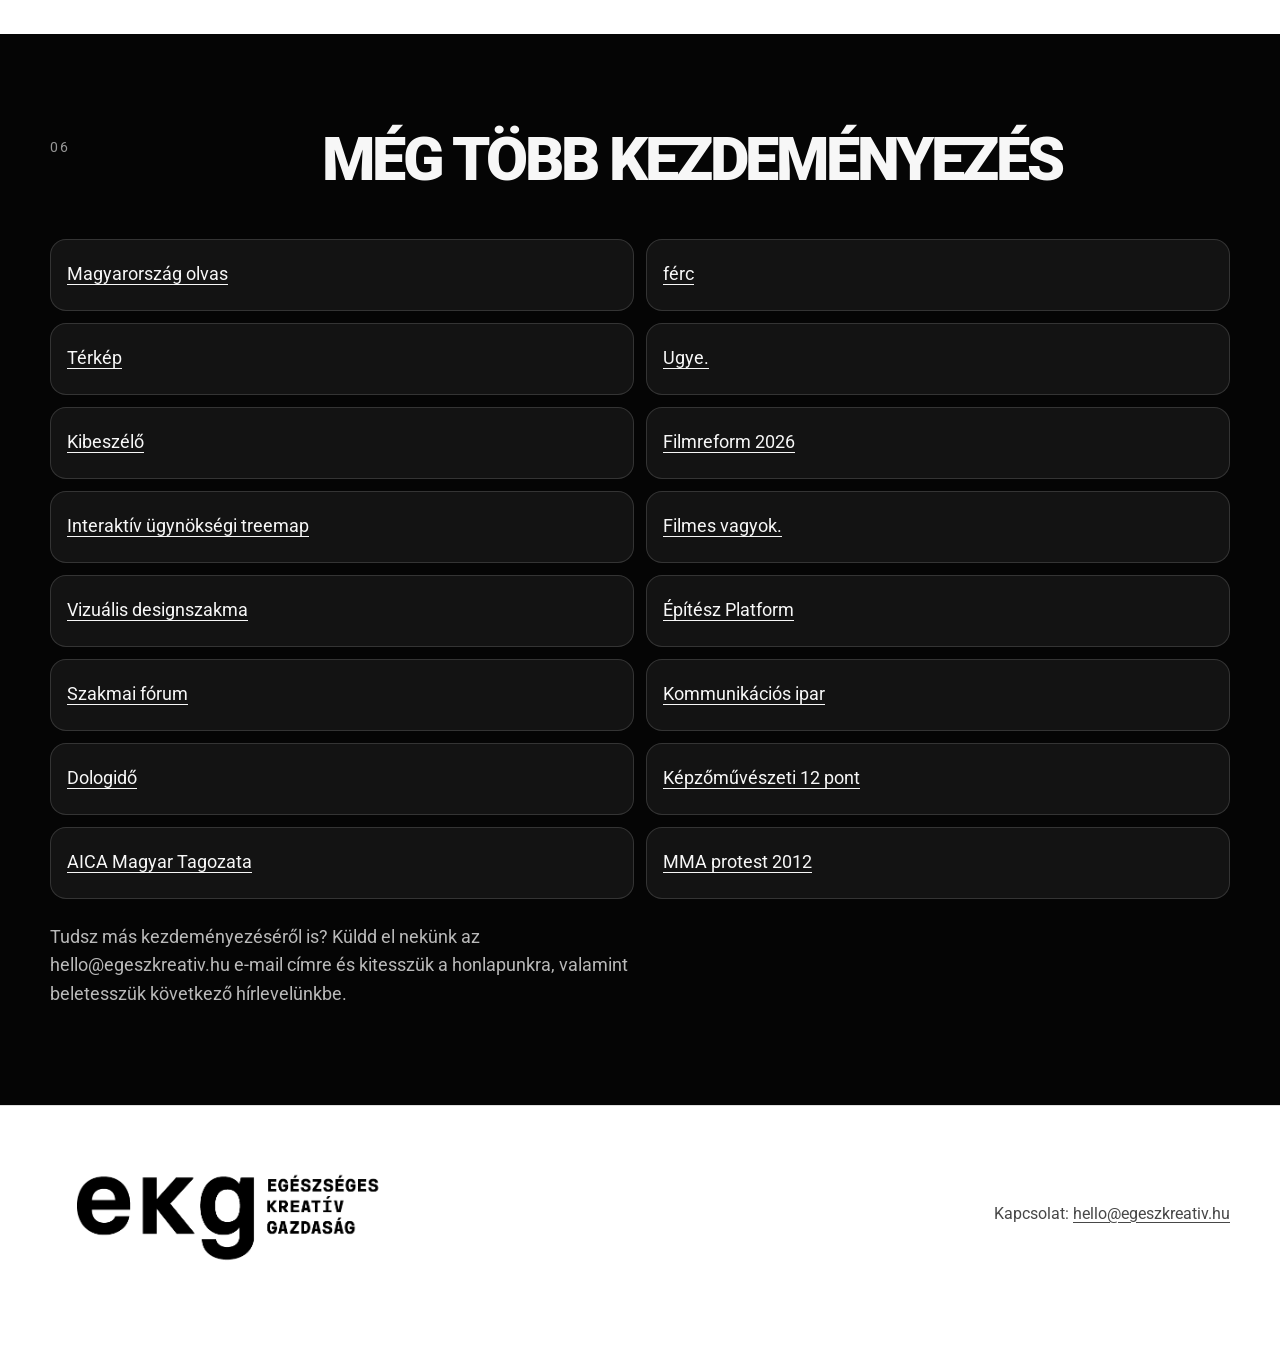
==== commit 116751f8: "Update index.html" ====
--- a/index.html
+++ b/index.html
@@ -134,6 +134,9 @@
         <a href="#celkituzes">HOGYAN</a>
         <a href="#kik-alakitjak">KIK</a>
         <a href="#benchmark">MIHEZ KÉPEST</a>
+        <a href="https://substack.com/@egeszkreativ"
+           target="_blank"
+           rel="noopener noreferrer">Hírek</a>
         <a href="#csatlakozz">CSATLAKOZZ</a>
         <a href="#kapcsolodo">MÉG TÖBB</a>
       </nav>
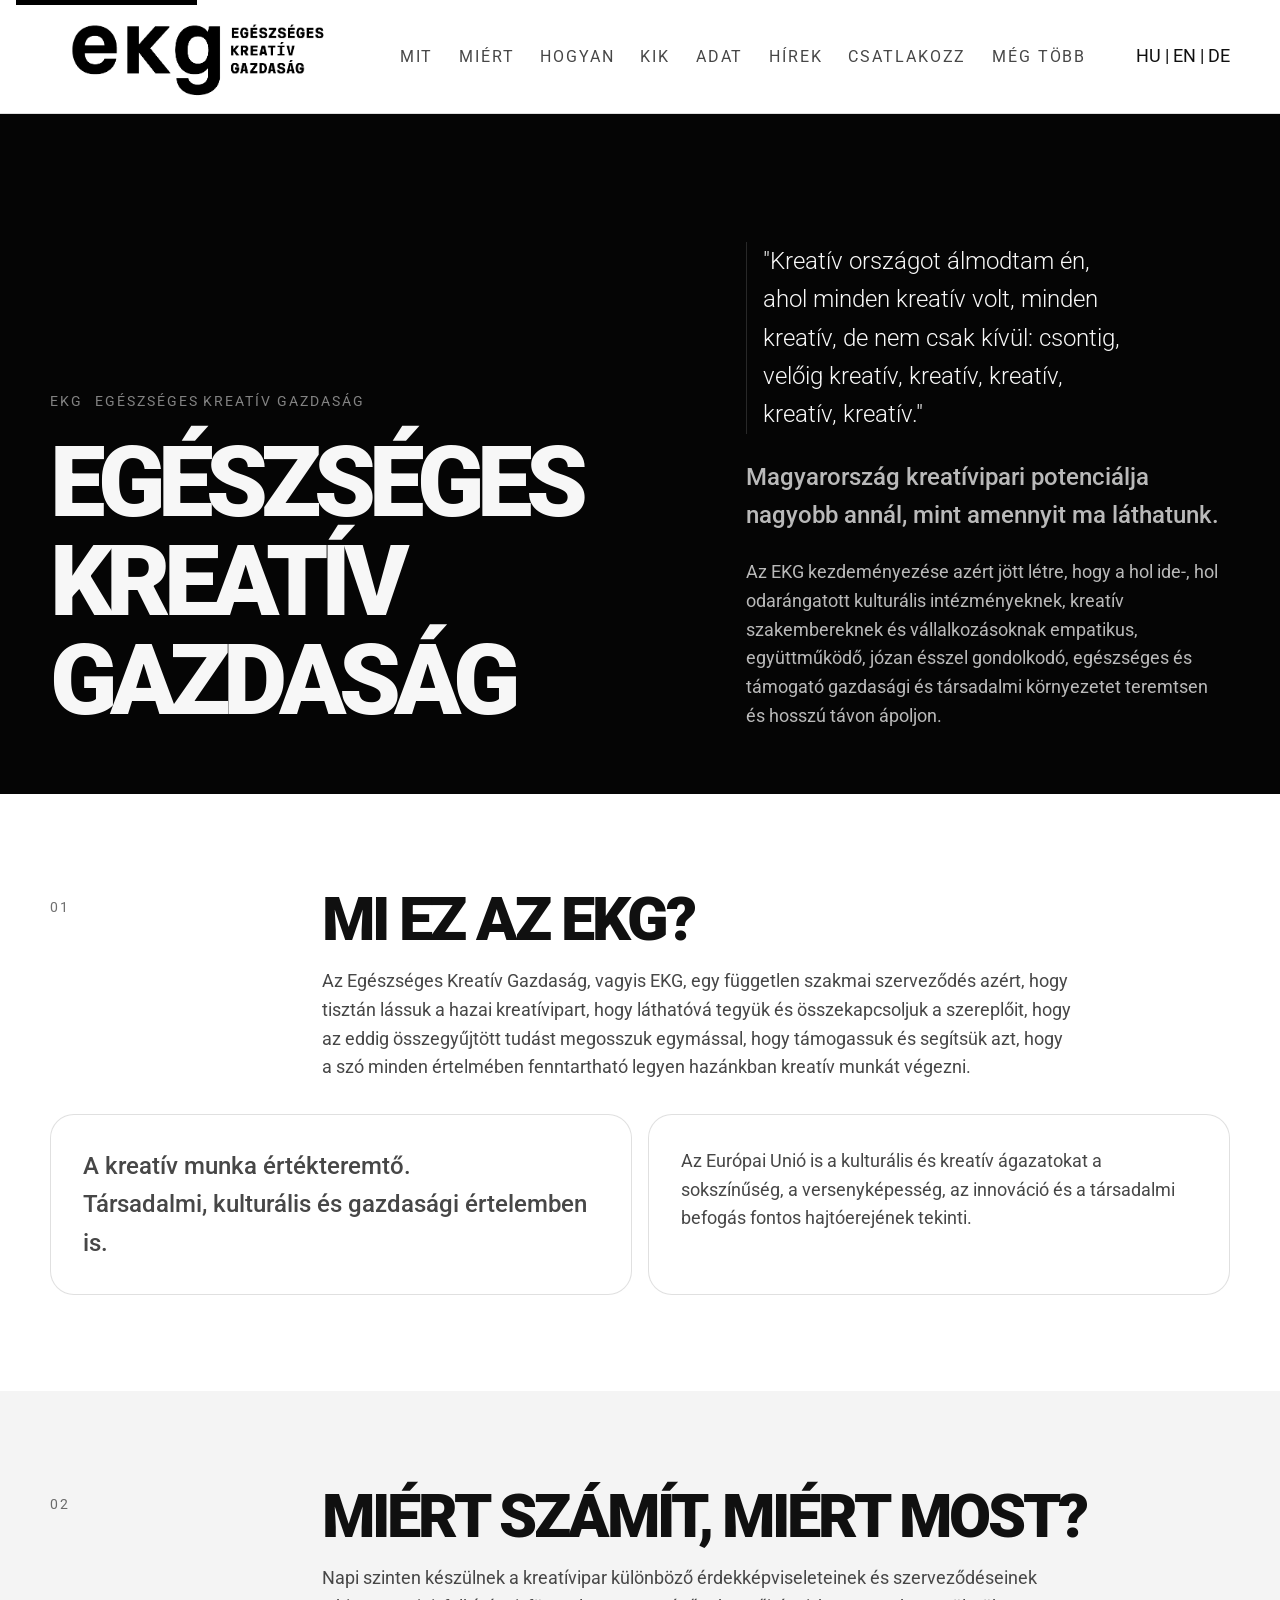
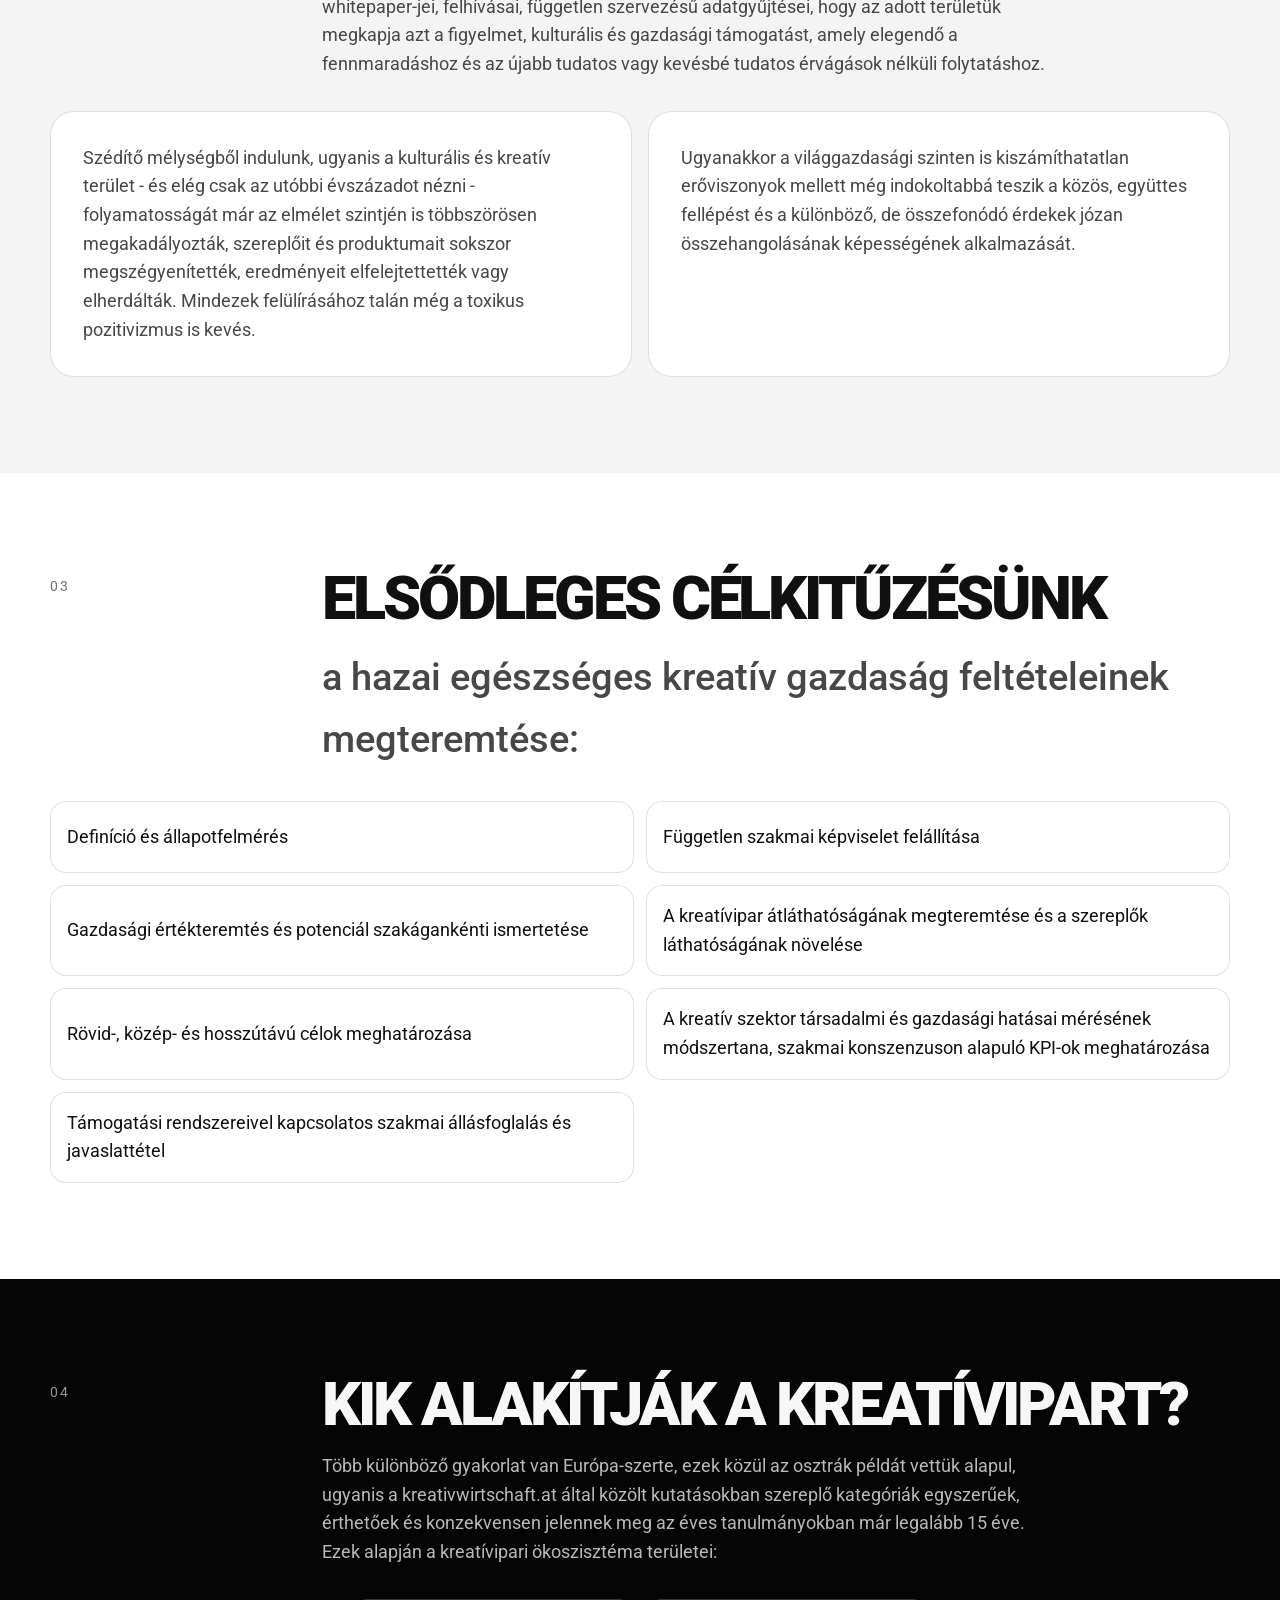
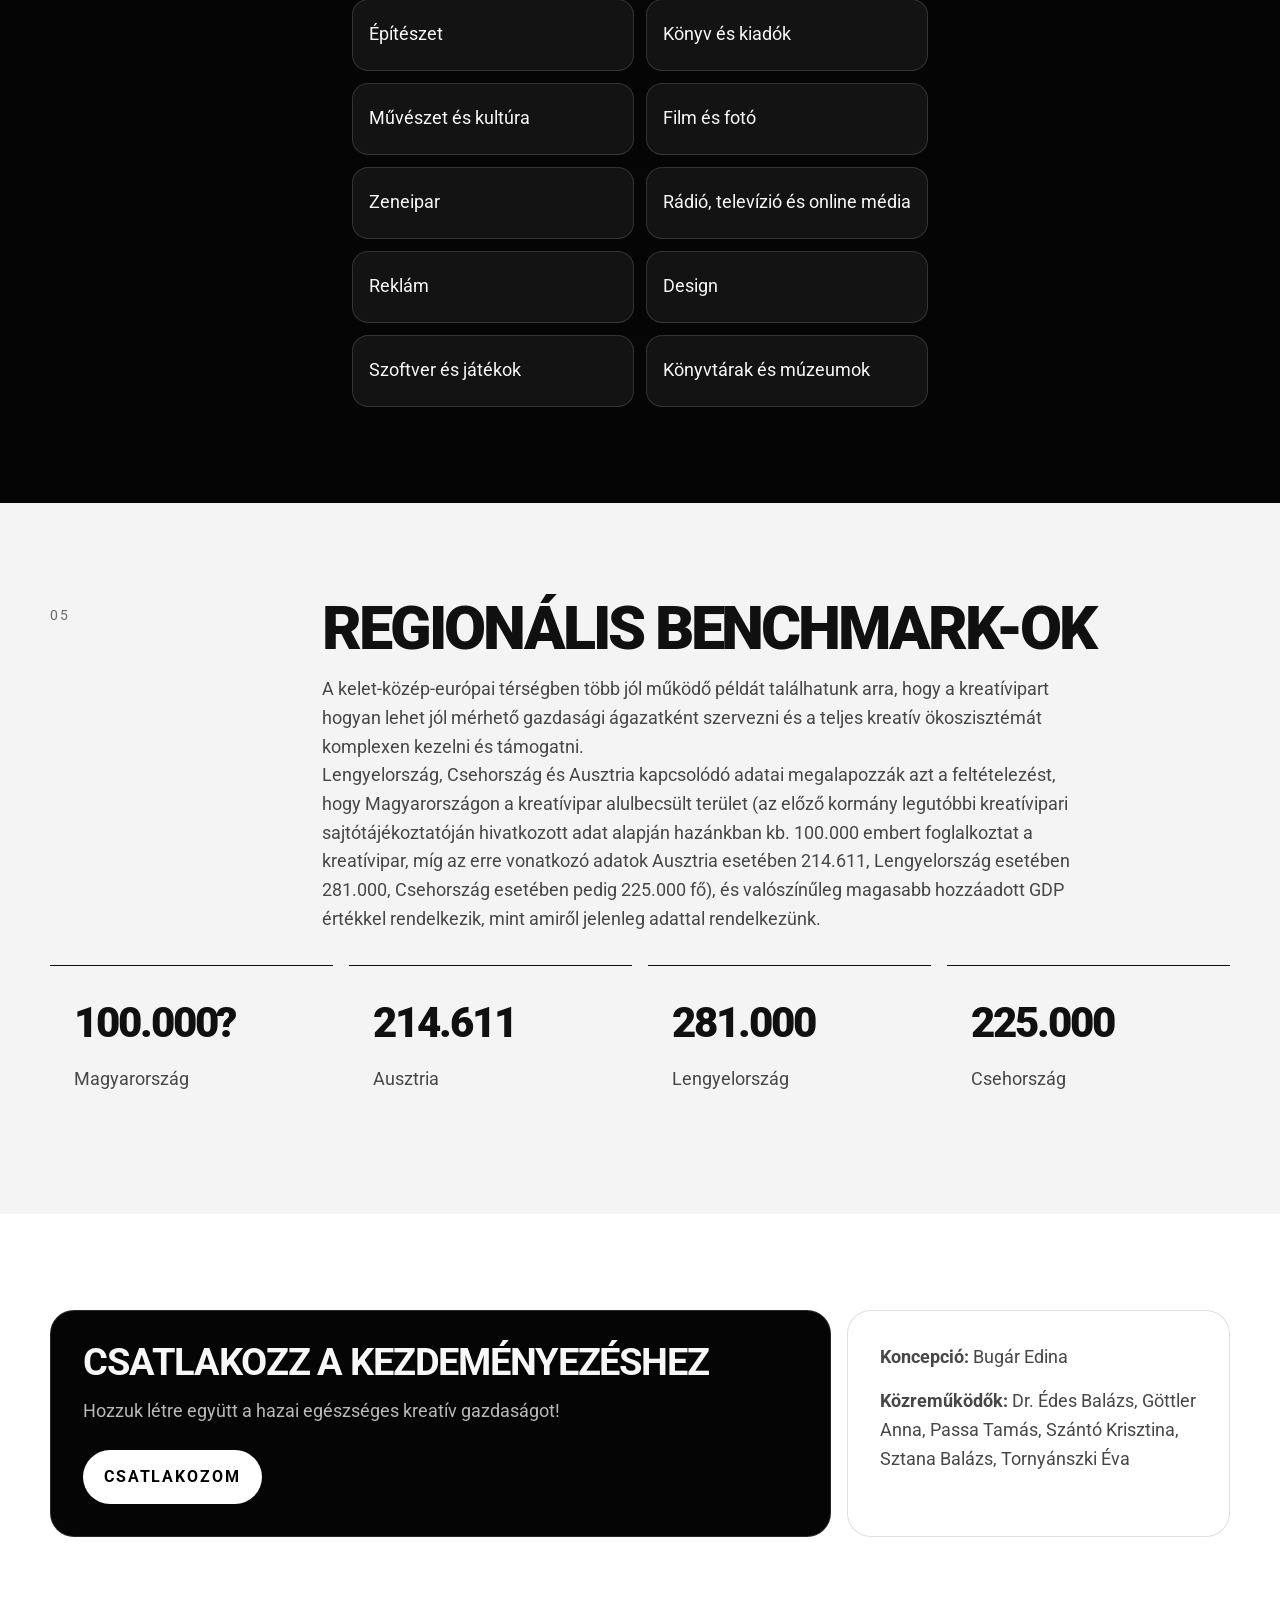
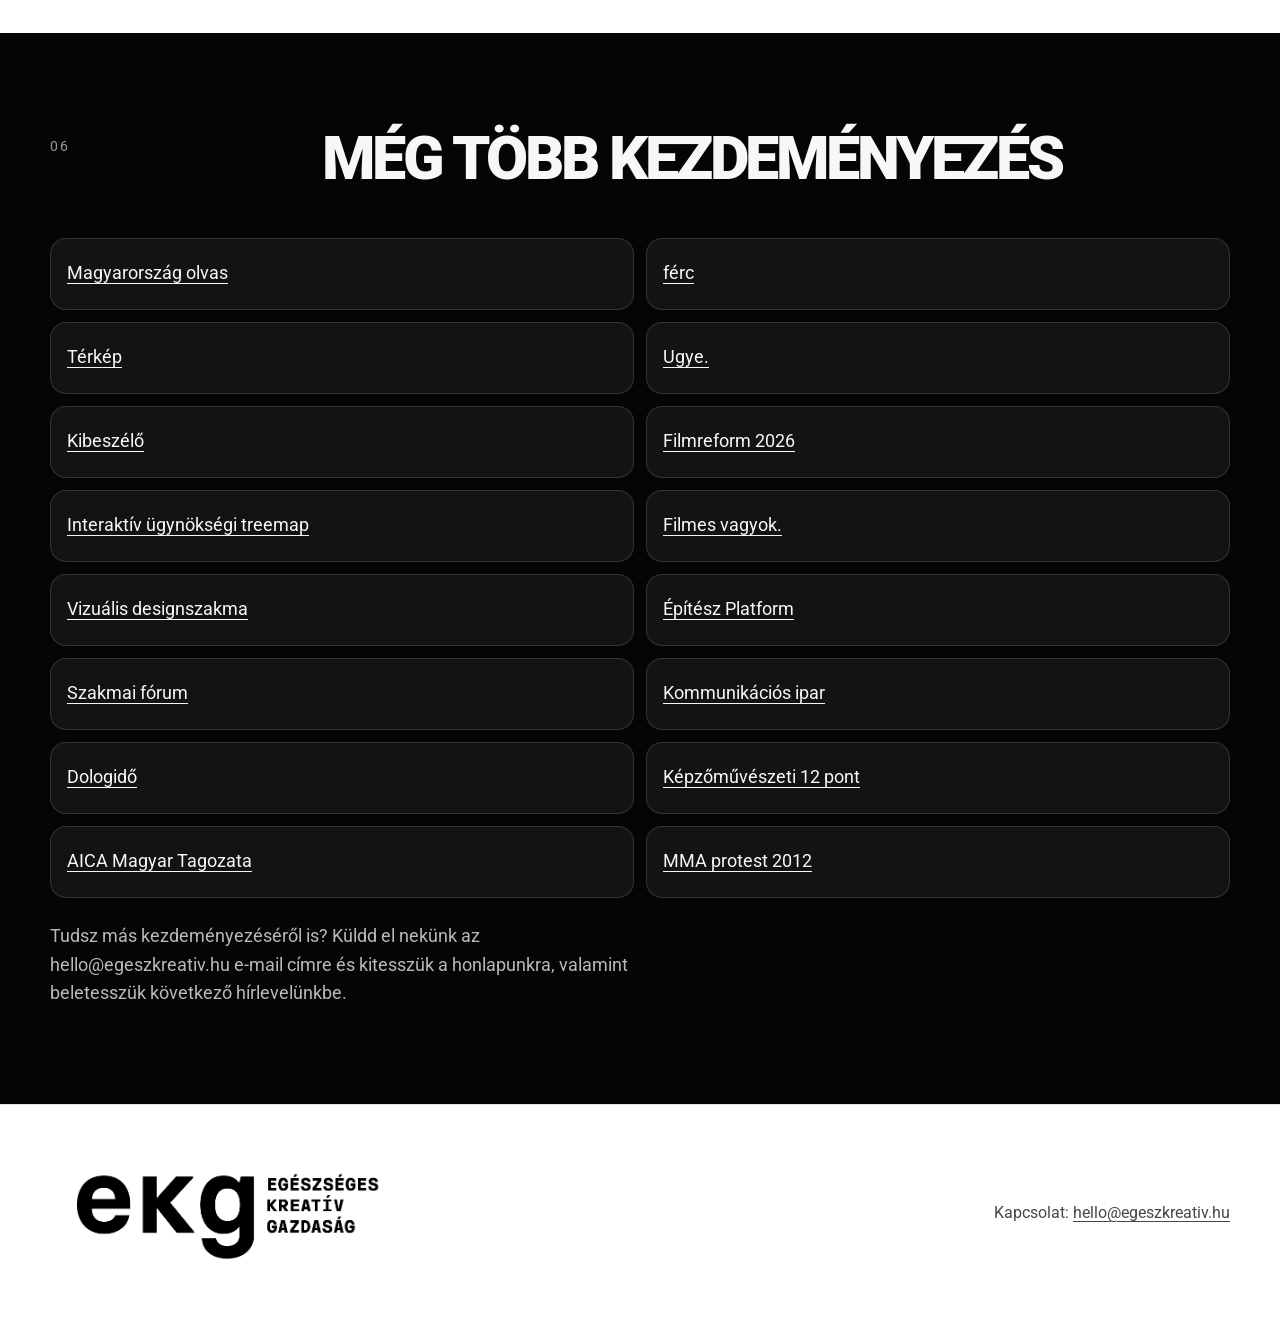
==== commit d1683c55: "Update index.html" ====
--- a/index.html
+++ b/index.html
@@ -133,10 +133,10 @@
         <a href="#miert-most">MIÉRT</a>
         <a href="#celkituzes">HOGYAN</a>
         <a href="#kik-alakitjak">KIK</a>
-        <a href="#benchmark">MIHEZ KÉPEST</a>
+        <a href="#benchmark">ADAT</a>
         <a href="https://substack.com/@egeszkreativ"
            target="_blank"
-           rel="noopener noreferrer">Hírek</a>
+           rel="noopener noreferrer">HÍREK</a>
         <a href="#csatlakozz">CSATLAKOZZ</a>
         <a href="#kapcsolodo">MÉG TÖBB</a>
       </nav>
